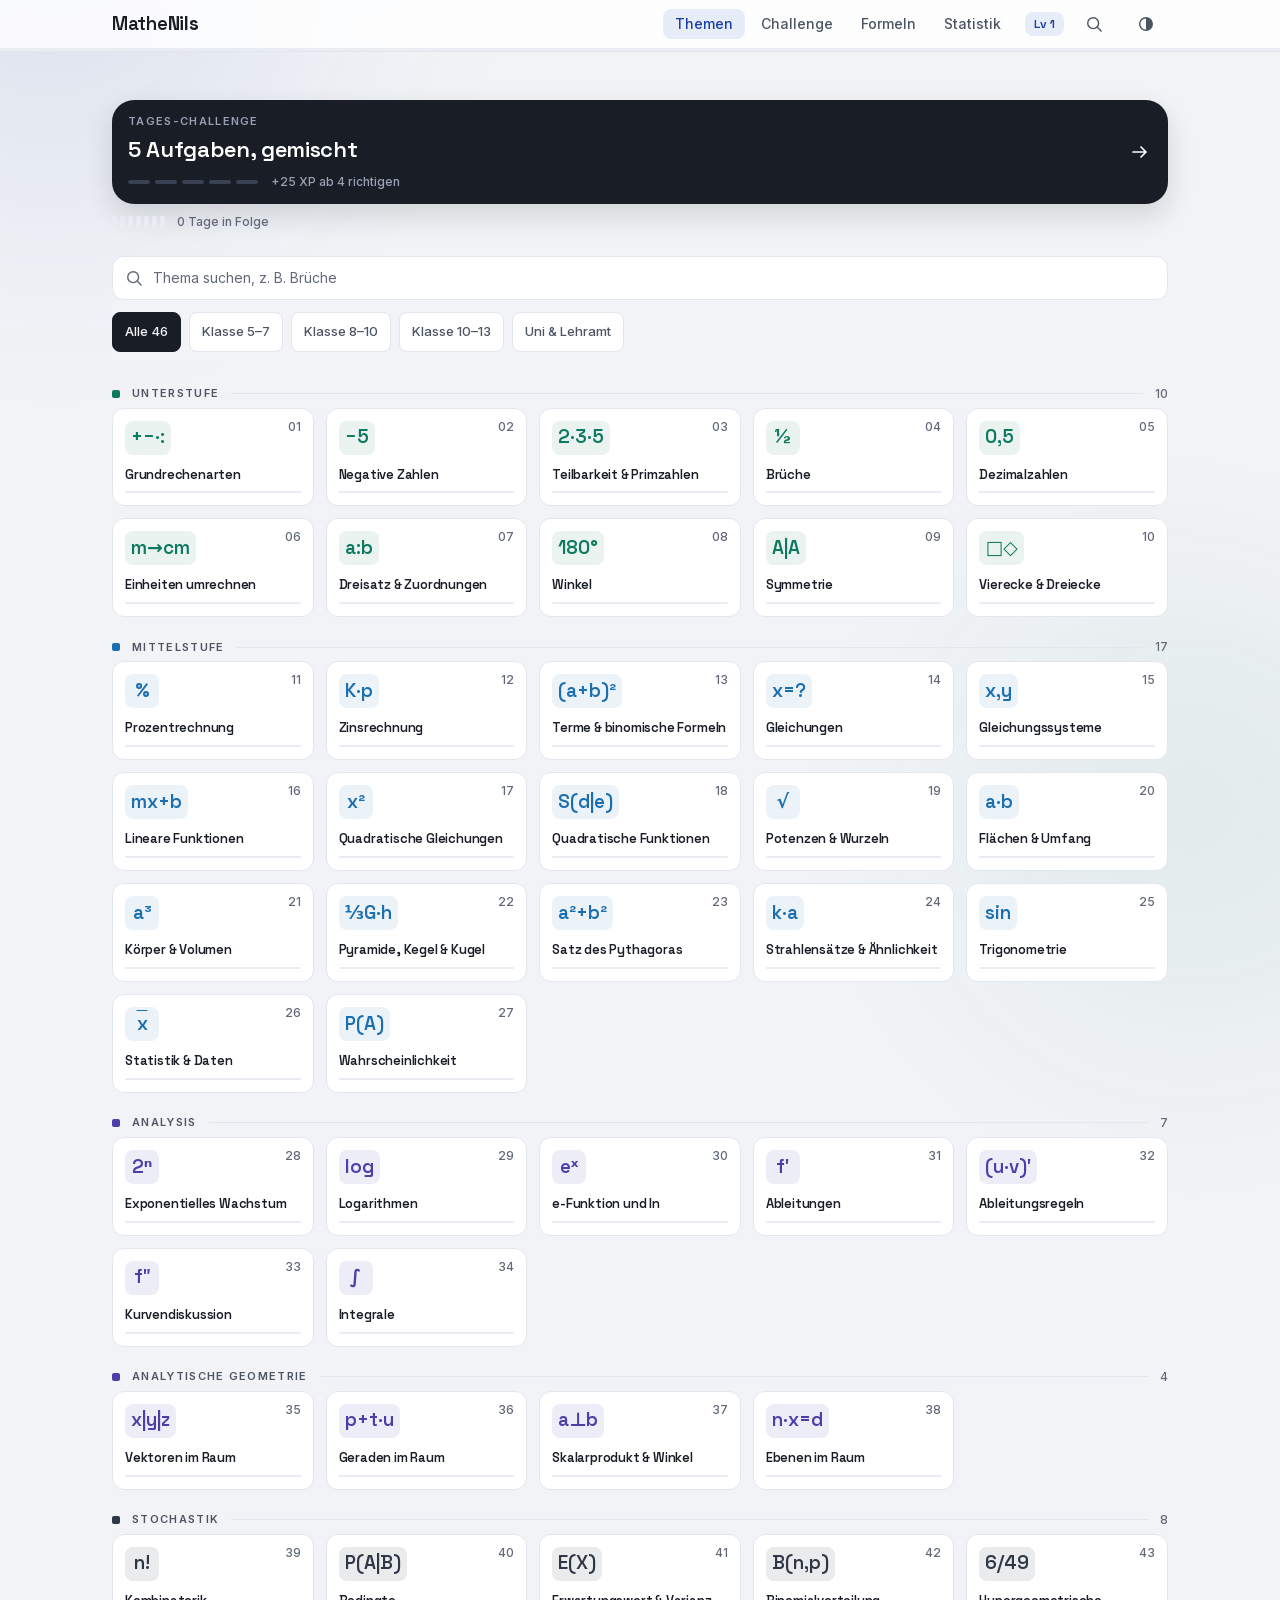
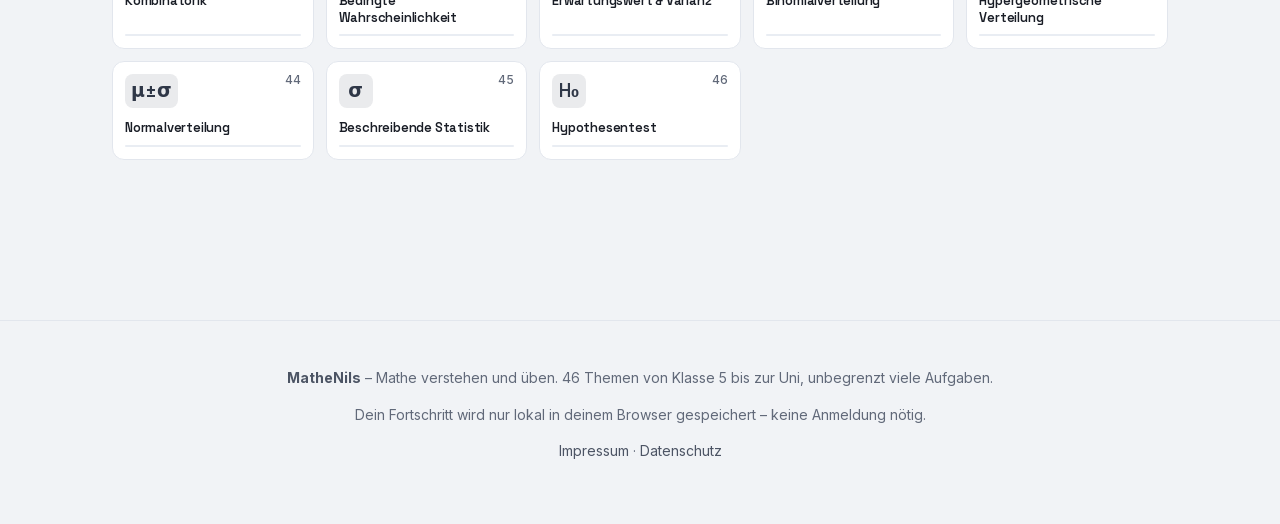
==== index.html @ 5965cda7 "MatheNils veröffentlichen" ====
<!DOCTYPE html>
<html lang="de">
<head>
  <meta charset="UTF-8">
  <meta name="viewport" content="width=device-width, initial-scale=1.0">
  <title>MatheNils – Mathe lernen &amp; üben</title>
  <meta name="description" content="MatheNils: Erklärvideos zu Schul- und Unimathematik – und hier zum Üben. Kostenlos Mathe lernen mit unbegrenzt vielen Aufgaben, 46 Themen von Klasse 5 bis zur Uni.">
  <meta name="theme-color" content="#f1f3f6" media="(prefers-color-scheme: light)">
  <meta name="theme-color" content="#14171d" media="(prefers-color-scheme: dark)">
  <!-- Strichzeichnung statt Emoji: dasselbe Formelzeichen wie im Sprite,
       auf jedem Betriebssystem identisch. Das Blau ist bewusst das des
       YouTube-Kanals und nicht --accent (#1b3fa8): Im Browser steht dieses
       Symbol direkt neben dem Kanal-Tab, dort zählt das Wiedererkennen mehr
       als die Übereinstimmung mit der Seite. Weiß darauf liegt bei 5,5:1. -->
  <link rel="icon" href="data:image/svg+xml,%3Csvg xmlns='http://www.w3.org/2000/svg' viewBox='0 0 32 32'%3E%3Crect width='32' height='32' rx='7' fill='%234a5ae0'/%3E%3Cg fill='none' stroke='%23fff' stroke-width='2.4' stroke-linecap='round'%3E%3Cpath d='M8 12h8M12 8v8'/%3E%3Cpath d='M18 20h6'/%3E%3C/g%3E%3C/svg%3E">
  <!-- Schriften liegen in fonts/ und werden von hier ausgeliefert, nicht von
       Google: Sonst ginge bei jedem Aufruf die IP-Adresse an Google (siehe
       css/schriften.css). font-display: swap – die Seite steht sofort, notfalls
       mit den metrisch angeglichenen Systemschriften aus styles.css. -->
  <link rel="stylesheet" href="css/schriften.css">
  <link rel="stylesheet" href="css/styles.css">
</head>
<body>

  <a class="skip-link" href="#app">Zum Inhalt springen</a>

  <header class="site-header">
    <div class="container header-inner">
      <a class="logo" href="#/">Mathe<strong>Nils</strong></a>

      <!-- Ab 720 px sichtbar; darunter übernimmt die Tab-Leiste am unteren Rand. -->
      <nav class="main-nav" aria-label="Hauptnavigation">
        <a href="#/" data-nav="home">Themen</a>
        <a href="#/challenge" data-nav="challenge">Challenge</a>
        <a href="#/formeln" data-nav="formeln">Formeln</a>
        <a href="#/statistik" data-nav="stats">Statistik</a>
      </nav>

      <div class="header-right">
        <span class="level-badge" title="Dein Level – sammle XP durch richtige Antworten"><span id="levelNum">Lv 1</span></span>
        <button class="icon-btn" id="searchToggle" aria-label="Thema suchen">
          <svg class="icon" aria-hidden="true"><use href="#i-suche"></use></svg></button>
        <button class="icon-btn theme-toggle" id="themeToggle" aria-label="Hell-/Dunkelmodus umschalten">
          <svg class="icon" aria-hidden="true"><use href="#i-theme"></use></svg></button>
      </div>
    </div>
    <!-- XP über die ganze Breite, 3 px hoch. Ersetzt Balken und Textanzeige im Kopf. -->
    <div class="xp-line" role="img"><span id="xpFill" style="width:0%"></span></div>
  </header>

  <!-- Kein aria-live auf dem gesamten Inhalt: Sonst liest ein Screenreader bei
       jedem Seitenwechsel mehrere hundert Wörter am Stück vor und die eigentliche
       Rückmeldung geht darin unter. Kurze Meldungen laufen über #srStatus. -->
  <main id="app" class="container" tabindex="-1">
    <p class="lade-hinweis">MatheNils wird geladen …</p>
  </main>

  <!-- Nur für Screenreader: kurze Ansagen (richtig/falsch, Suchtreffer, Abzeichen) -->
  <div id="srStatus" class="sr-only" role="status" aria-live="polite"></div>

  <footer class="site-footer">
    <div class="container">
      <p><strong>MatheNils</strong> – Mathe verstehen und üben. <span id="themenZahl">46</span>&nbsp;Themen von Klasse 5 bis zur Uni, unbegrenzt viele Aufgaben.</p>
      <p class="footer-note">Dein Fortschritt wird nur lokal in deinem Browser gespeichert – keine Anmeldung nötig.</p>
      <p class="footer-links"><a href="impressum.html">Impressum</a> · <a href="datenschutz.html">Datenschutz</a></p>
    </div>
  </footer>

  <noscript>
    <div class="container noscript-hint">
      <p>Bitte aktiviere JavaScript, um MatheNils zu nutzen.</p>
    </div>
  </noscript>

  <!-- defer: Die Skripte werden parallel geladen, aber weiterhin streng in dieser
       Reihenfolge ausgeführt (util → Themen → Erklärseiten → Register → app).
       Ohne defer blockierten 18 Dateien à 520 KiB den ersten Seitenaufbau. -->
  <!-- Navigation für schmale Geräte: in der Daumenzone statt im Kopf. -->
  <nav class="tabbar" aria-label="Bereiche">
    <a href="#/" data-nav="home"><svg class="icon" aria-hidden="true"><use href="#i-themen"></use></svg>Themen</a>
    <a href="#/challenge" data-nav="challenge"><svg class="icon" aria-hidden="true"><use href="#i-challenge"></use></svg>Challenge</a>
    <a href="#/formeln" data-nav="formeln"><svg class="icon" aria-hidden="true"><use href="#i-formeln"></use></svg>Formeln</a>
    <a href="#/statistik" data-nav="stats"><svg class="icon" aria-hidden="true"><use href="#i-statistik"></use></svg>Statistik</a>
  </nav>

  <!-- Symbolvorrat: 14 Strichzeichen, über currentColor einfärbbar, läuft auch per file://. -->
<svg width="0" height="0" hidden aria-hidden="true">
  <symbol id="i-themen" viewBox="0 0 24 24"><rect x="4" y="4" width="7" height="7" rx="1.5"/><rect x="13" y="4" width="7" height="7" rx="1.5"/><rect x="4" y="13" width="7" height="7" rx="1.5"/><rect x="13" y="13" width="7" height="7" rx="1.5"/></symbol>
  <symbol id="i-challenge" viewBox="0 0 24 24"><circle cx="12" cy="12" r="8"/><circle cx="12" cy="12" r="3.2"/></symbol>
  <symbol id="i-formeln" viewBox="0 0 24 24"><path d="M5 6h14M5 12h10M5 18h6"/></symbol>
  <symbol id="i-statistik" viewBox="0 0 24 24"><path d="M5 19v-8M12 19V5M19 19v-5"/></symbol>
  <symbol id="i-suche" viewBox="0 0 24 24"><circle cx="11" cy="11" r="6.5"/><path d="M16 16l4.5 4.5"/></symbol>
  <symbol id="i-theme" viewBox="0 0 24 24"><circle cx="12" cy="12" r="7.5"/><path d="M12 4.5a7.5 7.5 0 0 1 0 15z" fill="currentColor" stroke="none"/></symbol>
  <symbol id="i-zurueck" viewBox="0 0 24 24"><path d="M14 6l-6 6 6 6"/></symbol>
  <symbol id="i-weiter" viewBox="0 0 24 24"><path d="M5 12h13M13 7l5 5-5 5"/></symbol>
  <symbol id="i-richtig" viewBox="0 0 24 24"><path d="M5 12.5l4.5 4.5L19 7"/></symbol>
  <symbol id="i-falsch" viewBox="0 0 24 24"><path d="M7 7l10 10M17 7L7 17"/></symbol>
  <symbol id="i-tipp" viewBox="0 0 24 24"><circle cx="12" cy="12" r="8"/><path d="M12 16v-4.5M12 8.4v.2"/></symbol>
  <symbol id="i-lernen" viewBox="0 0 24 24"><rect x="4" y="5" width="16" height="14" rx="2"/><path d="M12 5v14"/></symbol>
  <symbol id="i-ueben" viewBox="0 0 24 24"><path d="M6 18l1-4 9-9 3 3-9 9z"/><path d="M14 6l3 3"/></symbol>
  <symbol id="i-abzeichen" viewBox="0 0 24 24"><circle cx="12" cy="10" r="6"/><path d="M9.5 10l1.8 1.8L14.5 8.5"/><path d="M9 16.5V21l3-1.6 3 1.6v-4.5"/></symbol>
</svg>

  <script defer src="js/util.js"></script>
  <script defer src="js/topics.js"></script>
  <script defer src="js/topics-unterstufe.js"></script>
  <script defer src="js/topics-mittelstufe.js"></script>
  <script defer src="js/topics-oberstufe.js"></script>
  <script defer src="js/topics-uni.js"></script>
  <script defer src="js/topics-geometrie.js"></script>
  <script defer src="js/learn-unterstufe.js"></script>
  <script defer src="js/learn-mittelstufe1.js"></script>
  <script defer src="js/learn-mittelstufe2.js"></script>
  <script defer src="js/learn-oberstufe.js"></script>
  <script defer src="js/learn-uni.js"></script>
  <script defer src="js/learn-figures.js"></script>
  <script defer src="js/tipps.js"></script>
  <script defer src="js/sachaufgaben.js"></script>
  <script defer src="js/aufgaben-extra.js"></script>
  <script defer src="js/topics-index.js"></script>
  <script defer src="js/app.js"></script>
</body>
</html>
---- css/schriften.css ----
/* Schriften lokal statt von Google Fonts.

   Vorher lud index.html die Schriften von fonts.googleapis.com – damit ging
   bei jedem Aufruf die IP-Adresse des Besuchers an Google. Das LG München
   (Urteil vom 20.01.2022, 3 O 17493/20) hat das ohne Einwilligung als
   Datenschutzverstoß gewertet. Jetzt liegen Inter und Space Grotesk als
   Dateien in fonts/ (beide unter der SIL Open Font License, siehe
   fonts/LIZENZ.txt). Es sind variable Schriften: Eine Datei je Zeichensatz
   deckt alle Gewichte ab. Mitgeliefert werden nur Latein, erweitertes Latein
   und Griechisch (α, β, σ, μ …) – Kyrillisch und Vietnamesisch braucht die
   Seite nicht. */

/* Inter – greek */
@font-face {
  font-family: 'Inter';
  font-style: normal;
  font-weight: 400;
  font-display: swap;
  src: url(../fonts/inter-greek.woff2) format('woff2');
  unicode-range: U+0370-0377, U+037A-037F, U+0384-038A, U+038C, U+038E-03A1, U+03A3-03FF;
}
/* Inter – latin-ext */
@font-face {
  font-family: 'Inter';
  font-style: normal;
  font-weight: 400;
  font-display: swap;
  src: url(../fonts/inter-latin-ext.woff2) format('woff2');
  unicode-range: U+0100-02BA, U+02BD-02C5, U+02C7-02CC, U+02CE-02D7, U+02DD-02FF, U+0304, U+0308, U+0329, U+1D00-1DBF, U+1E00-1E9F, U+1EF2-1EFF, U+2020, U+20A0-20AB, U+20AD-20C4, U+2113, U+2C60-2C7F, U+A720-A7FF;
}
/* Inter – latin */
@font-face {
  font-family: 'Inter';
  font-style: normal;
  font-weight: 400;
  font-display: swap;
  src: url(../fonts/inter-latin.woff2) format('woff2');
  unicode-range: U+0000-00FF, U+0131, U+0152-0153, U+02BB-02BC, U+02C6, U+02DA, U+02DC, U+0304, U+0308, U+0329, U+2000-206F, U+20AC, U+2122, U+2191, U+2193, U+2212, U+2215, U+FEFF, U+FFFD;
}
/* Inter – greek */
@font-face {
  font-family: 'Inter';
  font-style: normal;
  font-weight: 500;
  font-display: swap;
  src: url(../fonts/inter-greek.woff2) format('woff2');
  unicode-range: U+0370-0377, U+037A-037F, U+0384-038A, U+038C, U+038E-03A1, U+03A3-03FF;
}
/* Inter – latin-ext */
@font-face {
  font-family: 'Inter';
  font-style: normal;
  font-weight: 500;
  font-display: swap;
  src: url(../fonts/inter-latin-ext.woff2) format('woff2');
  unicode-range: U+0100-02BA, U+02BD-02C5, U+02C7-02CC, U+02CE-02D7, U+02DD-02FF, U+0304, U+0308, U+0329, U+1D00-1DBF, U+1E00-1E9F, U+1EF2-1EFF, U+2020, U+20A0-20AB, U+20AD-20C4, U+2113, U+2C60-2C7F, U+A720-A7FF;
}
/* Inter – latin */
@font-face {
  font-family: 'Inter';
  font-style: normal;
  font-weight: 500;
  font-display: swap;
  src: url(../fonts/inter-latin.woff2) format('woff2');
  unicode-range: U+0000-00FF, U+0131, U+0152-0153, U+02BB-02BC, U+02C6, U+02DA, U+02DC, U+0304, U+0308, U+0329, U+2000-206F, U+20AC, U+2122, U+2191, U+2193, U+2212, U+2215, U+FEFF, U+FFFD;
}
/* Inter – greek */
@font-face {
  font-family: 'Inter';
  font-style: normal;
  font-weight: 600;
  font-display: swap;
  src: url(../fonts/inter-greek.woff2) format('woff2');
  unicode-range: U+0370-0377, U+037A-037F, U+0384-038A, U+038C, U+038E-03A1, U+03A3-03FF;
}
/* Inter – latin-ext */
@font-face {
  font-family: 'Inter';
  font-style: normal;
  font-weight: 600;
  font-display: swap;
  src: url(../fonts/inter-latin-ext.woff2) format('woff2');
  unicode-range: U+0100-02BA, U+02BD-02C5, U+02C7-02CC, U+02CE-02D7, U+02DD-02FF, U+0304, U+0308, U+0329, U+1D00-1DBF, U+1E00-1E9F, U+1EF2-1EFF, U+2020, U+20A0-20AB, U+20AD-20C4, U+2113, U+2C60-2C7F, U+A720-A7FF;
}
/* Inter – latin */
@font-face {
  font-family: 'Inter';
  font-style: normal;
  font-weight: 600;
  font-display: swap;
  src: url(../fonts/inter-latin.woff2) format('woff2');
  unicode-range: U+0000-00FF, U+0131, U+0152-0153, U+02BB-02BC, U+02C6, U+02DA, U+02DC, U+0304, U+0308, U+0329, U+2000-206F, U+20AC, U+2122, U+2191, U+2193, U+2212, U+2215, U+FEFF, U+FFFD;
}
/* Inter – greek */
@font-face {
  font-family: 'Inter';
  font-style: normal;
  font-weight: 700;
  font-display: swap;
  src: url(../fonts/inter-greek.woff2) format('woff2');
  unicode-range: U+0370-0377, U+037A-037F, U+0384-038A, U+038C, U+038E-03A1, U+03A3-03FF;
}
/* Inter – latin-ext */
@font-face {
  font-family: 'Inter';
  font-style: normal;
  font-weight: 700;
  font-display: swap;
  src: url(../fonts/inter-latin-ext.woff2) format('woff2');
  unicode-range: U+0100-02BA, U+02BD-02C5, U+02C7-02CC, U+02CE-02D7, U+02DD-02FF, U+0304, U+0308, U+0329, U+1D00-1DBF, U+1E00-1E9F, U+1EF2-1EFF, U+2020, U+20A0-20AB, U+20AD-20C4, U+2113, U+2C60-2C7F, U+A720-A7FF;
}
/* Inter – latin */
@font-face {
  font-family: 'Inter';
  font-style: normal;
  font-weight: 700;
  font-display: swap;
  src: url(../fonts/inter-latin.woff2) format('woff2');
  unicode-range: U+0000-00FF, U+0131, U+0152-0153, U+02BB-02BC, U+02C6, U+02DA, U+02DC, U+0304, U+0308, U+0329, U+2000-206F, U+20AC, U+2122, U+2191, U+2193, U+2212, U+2215, U+FEFF, U+FFFD;
}
/* Inter – greek */
@font-face {
  font-family: 'Inter';
  font-style: normal;
  font-weight: 800;
  font-display: swap;
  src: url(../fonts/inter-greek.woff2) format('woff2');
  unicode-range: U+0370-0377, U+037A-037F, U+0384-038A, U+038C, U+038E-03A1, U+03A3-03FF;
}
/* Inter – latin-ext */
@font-face {
  font-family: 'Inter';
  font-style: normal;
  font-weight: 800;
  font-display: swap;
  src: url(../fonts/inter-latin-ext.woff2) format('woff2');
  unicode-range: U+0100-02BA, U+02BD-02C5, U+02C7-02CC, U+02CE-02D7, U+02DD-02FF, U+0304, U+0308, U+0329, U+1D00-1DBF, U+1E00-1E9F, U+1EF2-1EFF, U+2020, U+20A0-20AB, U+20AD-20C4, U+2113, U+2C60-2C7F, U+A720-A7FF;
}
/* Inter – latin */
@font-face {
  font-family: 'Inter';
  font-style: normal;
  font-weight: 800;
  font-display: swap;
  src: url(../fonts/inter-latin.woff2) format('woff2');
  unicode-range: U+0000-00FF, U+0131, U+0152-0153, U+02BB-02BC, U+02C6, U+02DA, U+02DC, U+0304, U+0308, U+0329, U+2000-206F, U+20AC, U+2122, U+2191, U+2193, U+2212, U+2215, U+FEFF, U+FFFD;
}
/* Space Grotesk – latin-ext */
@font-face {
  font-family: 'Space Grotesk';
  font-style: normal;
  font-weight: 500;
  font-display: swap;
  src: url(../fonts/space-grotesk-latin-ext.woff2) format('woff2');
  unicode-range: U+0100-02BA, U+02BD-02C5, U+02C7-02CC, U+02CE-02D7, U+02DD-02FF, U+0304, U+0308, U+0329, U+1D00-1DBF, U+1E00-1E9F, U+1EF2-1EFF, U+2020, U+20A0-20AB, U+20AD-20C4, U+2113, U+2C60-2C7F, U+A720-A7FF;
}
/* Space Grotesk – latin */
@font-face {
  font-family: 'Space Grotesk';
  font-style: normal;
  font-weight: 500;
  font-display: swap;
  src: url(../fonts/space-grotesk-latin.woff2) format('woff2');
  unicode-range: U+0000-00FF, U+0131, U+0152-0153, U+02BB-02BC, U+02C6, U+02DA, U+02DC, U+0304, U+0308, U+0329, U+2000-206F, U+20AC, U+2122, U+2191, U+2193, U+2212, U+2215, U+FEFF, U+FFFD;
}
/* Space Grotesk – latin-ext */
@font-face {
  font-family: 'Space Grotesk';
  font-style: normal;
  font-weight: 600;
  font-display: swap;
  src: url(../fonts/space-grotesk-latin-ext.woff2) format('woff2');
  unicode-range: U+0100-02BA, U+02BD-02C5, U+02C7-02CC, U+02CE-02D7, U+02DD-02FF, U+0304, U+0308, U+0329, U+1D00-1DBF, U+1E00-1E9F, U+1EF2-1EFF, U+2020, U+20A0-20AB, U+20AD-20C4, U+2113, U+2C60-2C7F, U+A720-A7FF;
}
/* Space Grotesk – latin */
@font-face {
  font-family: 'Space Grotesk';
  font-style: normal;
  font-weight: 600;
  font-display: swap;
  src: url(../fonts/space-grotesk-latin.woff2) format('woff2');
  unicode-range: U+0000-00FF, U+0131, U+0152-0153, U+02BB-02BC, U+02C6, U+02DA, U+02DC, U+0304, U+0308, U+0329, U+2000-206F, U+20AC, U+2122, U+2191, U+2193, U+2212, U+2215, U+FEFF, U+FFFD;
}
/* Space Grotesk – latin-ext */
@font-face {
  font-family: 'Space Grotesk';
  font-style: normal;
  font-weight: 700;
  font-display: swap;
  src: url(../fonts/space-grotesk-latin-ext.woff2) format('woff2');
  unicode-range: U+0100-02BA, U+02BD-02C5, U+02C7-02CC, U+02CE-02D7, U+02DD-02FF, U+0304, U+0308, U+0329, U+1D00-1DBF, U+1E00-1E9F, U+1EF2-1EFF, U+2020, U+20A0-20AB, U+20AD-20C4, U+2113, U+2C60-2C7F, U+A720-A7FF;
}
/* Space Grotesk – latin */
@font-face {
  font-family: 'Space Grotesk';
  font-style: normal;
  font-weight: 700;
  font-display: swap;
  src: url(../fonts/space-grotesk-latin.woff2) format('woff2');
  unicode-range: U+0000-00FF, U+0131, U+0152-0153, U+02BB-02BC, U+02C6, U+02DA, U+02DC, U+0304, U+0308, U+0329, U+2000-206F, U+20AC, U+2122, U+2191, U+2193, U+2212, U+2215, U+FEFF, U+FFFD;
}
---- css/styles.css ----
/* ============================================================
   MatheNils – Stylesheet 3.0
   Redesign „Werkbank“: ein Token-System statt Einzelentscheidungen,
   drei Elevationsstufen mit Bedeutung, Stufenfarben ohne Verlauf.
   Alle Ansichten laufen direkt auf diesen Tokens; eine Brückenschicht auf
   alte Namen gibt es nicht mehr. Reihenfolge der Abschnitte im Inhalt:
   1 Tokens · 1c Grundregeln · 2 Rahmen · 3 Startseite · 7a Themenseite ·
   5 Üben · 6 Global · 7b Statistik/Formeln/Challenge · 4 Erklärseite.
   ============================================================ */

/* ============================================================
   1 · TOKENS
   Alles, was mehr als einmal vorkommt, steht hier – und nur hier.
   Vorher: 46 verschiedene font-size-, 63 padding-Werte, einzeln
   nach Gefühl gesetzt. Wer hier etwas ändert, ändert es überall.
   ============================================================ */

:root {
  /* --- Schrift ------------------------------------------------
     Fallback-Familien siehe Abschnitt 3.4: metrisch angeglichen,
     damit die Seite ohne Google Fonts nicht anders aussieht,
     sondern nur anders gesetzt ist. */
  --font-display: 'Space Grotesk', 'Grotesk Fallback', system-ui, sans-serif;
  --font-text:    'Inter', 'Inter Fallback', system-ui, sans-serif;

  /* --- Schriftgrößen: 10 Stufen ------------------------------
     Unten dicht (Etiketten, Meta), oben weit (Überschriften).
     Ab --fs-500 fluid: die Sprünge, die auf dem Handy zu groß
     wären, wachsen erst mit der Fläche. */
  --fs-50:  0.6875rem;                                  /* 11 – Versalien-Etikett */
  --fs-100: 0.75rem;                                    /* 12 – Meta, Zähler      */
  --fs-200: 0.8125rem;                                  /* 13 – Kartentext, Chip  */
  --fs-300: 0.875rem;                                   /* 14 – Sekundärtext      */
  --fs-400: 1rem;                                       /* 16 – Fließtext         */
  --fs-500: clamp(1.0625rem, 1.02rem + 0.20vw, 1.1875rem);  /* Lead, Kartentitel  */
  --fs-600: clamp(1.1875rem, 1.09rem + 0.40vw, 1.375rem);   /* h3                 */
  --fs-700: clamp(1.375rem,  1.19rem + 0.80vw, 1.75rem);    /* h2, Themenkopf     */
  --fs-800: clamp(1.75rem,   1.45rem + 1.30vw, 2.375rem);   /* h1                 */
  --fs-900: clamp(1.875rem,  1.50rem + 1.60vw, 2.75rem);    /* Aufgabenfrage      */

  --lh-tight: 1.15;   /* Überschriften        */
  --lh-snug:  1.3;    /* Kartentitel, Fragen  */
  --lh-text:  1.6;    /* Fließtext            */
  --track-label: 0.12em;
  --track-tight: -0.015em;

  /* --- Abstände: 4-px-Raster ---------------------------------
     --sp-4 (16px) ist der Standardabstand. Alles darüber ist
     eine bewusste Trennung, alles darunter eine Zusammengehörigkeit. */
  --sp-1: 4px;  --sp-2: 8px;   --sp-3: 12px;  --sp-4: 16px;  --sp-5: 24px;
  --sp-6: 32px; --sp-7: 48px;  --sp-8: 64px;  --sp-9: 96px;
  --gutter: clamp(16px, 4vw, 32px);   /* Seitenrand des .container */
  --measure: 34rem;                   /* Lesespalte: ~66 Zeichen   */

  /* --- Radien: 4 Stufen statt 20/12 für alles ---------------- */
  --r-1: 8px;    /* Chip, Icon-Knopf     */
  --r-2: 12px;   /* Karte, Feld, Button  */
  --r-3: 16px;   /* Flächen-Baustein     */
  --r-4: 22px;   /* Hauptobjekt          */
  --r-pill: 999px;

  /* --- Höhen & Tippziele ------------------------------------- */
  --h-header: 48px;   /* eine Zeile, auch auf 360px (vorher 97px) */
  --h-tabbar: 56px;
  --tap: 44px;        /* Projektvorgabe war 32 – 44 ist die bessere Grenze */

  /* --- Flächen & Text ---------------------------------------- */
  --bg:         #f1f3f6;
  --surface:    #ffffff;
  --surface-2:  #e9edf3;   /* eingesenkt: Fortschrittsspur, Formelfläche */
  --line:       #e2e6ed;
  --line-strong:#cfd6e2;
  --ink:        #191d26;   /* 15,2:1 auf --bg */
  --ink-2:      #4c5464;   /*  6,8:1 – Fließtext sekundär */
  /* 4,7:1 auf --bg, aber nur 4,42:1 auf --surface-2 – und dort steht die
     Bildunterschrift jeder Figur und der Trennpunkt der Formelkarten. Der Wert
     war gegen den Seitengrund gerechnet, nicht gegen die dunkelste Fläche, auf
     der er vorkommt. #616979 trägt auf allen dreien: 4,96 / 5,52 / 4,70. */
  --ink-3:      #616979;   /*  nur Meta, Zähler, Platzhalter */

  /* --- Akzent -------------------------------------------------
     Ein einziger Akzent (Tinte). Die Stufenfarben sind keine
     Akzente, sondern Orientierung – sie färben nie einen Knopf. */
  --accent:      #1b3fa8;  /* 9,0:1 auf Weiß  */
  --accent-soft: #e7ecf9;
  --on-accent:   #ffffff;

  /* --- Klassenstufen: Sättigung sinkt, Ton wird kühler -------- */
  --stufe-unter:  #0d7a5f;
  --stufe-mittel: #1b6fb0;
  --stufe-ober:   #4b3fa8;
  --stufe-uni:    #2f3747;

  /* --- Rückmeldung: Fläche und Schrift getrennt ---------------
     Die -ink-Trennung aus dem Bestand bleibt: Flächenfarben
     tragen als Schriftfarbe zu wenig Kontrast. */
  --ok:      #16a34a;  --ok-ink:  #146c34;  --ok-soft:  #e7f6ec;
  /* Lesbar AUF der vollen Signalfarbe. Der Kennbuchstabe der richtigen Option
     stand als --surface (weiß) auf --ok und kam damit auf 3,30:1 – genau die
     Falle, die für Themenzeichen und Rückmeldetext längst vermerkt ist. Hell
     braucht dunkle Schrift (5,12:1), dunkel die helle Fläche (9,58:1). */
  --on-ok:   var(--ink);
  --err:     #dc2626;  --err-ink: #b3261d;  --err-soft: #fdeeee;

  /* --- Elevation: drei Stufen, jede mit Bedeutung -------------
     0 = Grundfläche: Raster, Listen, Themenkarten. Nur Linie.
     1 = angehoben:   Kopfzeile beim Scrollen, Tab-Leiste.
     2 = schwebt:     Toast, Level-Aufstieg, Dialog.
     Vorher trugen 9 Elemente denselben Schatten – deshalb sah
     alles gleich wichtig aus. */
  --e-1: 0 1px 2px rgba(20, 25, 38, .06), 0 1px 0 var(--line);
  --e-2: 0 12px 28px rgba(20, 25, 38, .14);

  /* --- Bewegung ----------------------------------------------- */
  --dur-1: .12s;  /* Zustandswechsel (hover, active) */
  --dur-2: .22s;  /* Ein-/Ausblenden                 */
  --ease: cubic-bezier(.2, .7, .3, 1);

  --mesh-1: rgba(27, 63, 168, .10);
  --mesh-2: rgba(13, 122, 95, .08);
}

html[data-theme="dark"] {
  --bg:         #14171d;
  --surface:    #1a1e26;
  --surface-2:  #222833;
  --line:       #262c37;
  --line-strong:#333b49;
  --ink:        #e8eaef;
  --ink-2:      #b6bdcb;   /*  9,4:1 */
  --ink-3:      #9aa3b5;   /*  7,1:1 */

  --accent:      #7aa2ff;  /* 7,1:1 auf --bg */
  --accent-soft: #1e2740;
  --on-accent:   #111726;  /* 7,1:1 auf --accent */

  --stufe-unter:  #3fbf9a;
  --stufe-mittel: #6aa9e8;
  --stufe-ober:   #9a92ff;
  --stufe-uni:    #b9c2d4;

  --ok:  #4ade80;  --ok-ink:  #4ade80;  --ok-soft:  #10301d;
  --on-ok: var(--surface);
  --err: #f87171;  --err-ink: #f87171;  --err-soft: #3a161c;

  --e-1: 0 1px 2px rgba(0, 0, 0, .5), 0 1px 0 var(--line);
  --e-2: 0 14px 34px rgba(0, 0, 0, .55);

  --mesh-1: rgba(122, 162, 255, .12);
  --mesh-2: rgba(63, 191, 154, .08);
}

/* Eine Variable pro Gruppe statt vier Sonderregeln je Bauteil.
   .g-unter … .g-uni stehen bereits an Karten, Köpfen und SVGs –
   ab hier reicht überall var(--stufe). */
.g-unter  { --stufe: var(--stufe-unter);  }
.g-mittel { --stufe: var(--stufe-mittel); }
.g-ober   { --stufe: var(--stufe-ober);   }
.g-uni    { --stufe: var(--stufe-uni);    }
/* 9 % statt 12 %: Bei 12 % lag die Stufenfarbe auf ihrer eigenen Tönung für
   Unter- und Mittelstufe bei exakt 4,50:1 – bestanden, aber ohne jeden
   Spielraum. Mit 9 % sind es 4,9:1. */
[class*="g-"] { --stufe-soft: color-mix(in oklab, var(--stufe) 9%, var(--surface)); }

/* --- Gestalteter Fallback -----------------------------------
   Ohne Netz übernimmt die Systemschrift – metrisch so
   angeglichen, dass Zeilenumbrüche und Höhen gleich bleiben und
   beim späteren Eintreffen der Webfont nichts springt. */
@font-face {
  font-family: 'Inter Fallback';
  src: local('Segoe UI'), local('Helvetica Neue'), local('Arial');
  size-adjust: 107%; ascent-override: 90%; descent-override: 22%; line-gap-override: 0%;
}
@font-face {
  font-family: 'Grotesk Fallback';
  src: local('Segoe UI Semibold'), local('Helvetica Neue'), local('Arial');
  size-adjust: 103%; ascent-override: 95%; descent-override: 24%; line-gap-override: 0%;
}

/* ============================================================
   1c · GRUNDREGELN
   ============================================================ */

/* Das hidden-Attribut muss jede display-Regel schlagen. Ohne diese Zeile
   blieben Themenkarten sichtbar, obwohl die Suche sie ausgeblendet hat:
   .topic-card { display: block } gewinnt sonst gegen die Vorgabe des
   Browsers für [hidden]. */
[hidden] { display: none !important; }

h1, h2, h3, .logo, .value {
  font-family: var(--font-display);
  letter-spacing: var(--track-tight);
}

main.container { flex: 1; padding-top: var(--sp-5); padding-bottom: var(--sp-8); }
a { color: var(--accent); }
button { font-family: inherit; }
:focus-visible { outline: 2px solid var(--accent); outline-offset: 2px; border-radius: 4px; }
::selection { background: var(--accent-soft); }

/* Der Mesh-Hintergrund driftet weiter – die Keyframes bleiben. */
@keyframes drift-a { from { transform: translate(0, 0) scale(1); }    to { transform: translate(9vmax, 6vmax) scale(1.12); } }
@keyframes drift-b { from { transform: translate(0, 0) scale(1.08); } to { transform: translate(-8vmax, -7vmax) scale(1); } }

/* ============================================================
   2 · RAHMEN
   ============================================================ */
* { box-sizing: border-box; }
html { scroll-behavior: smooth; }

body {
  margin: 0;
  font: var(--fs-400)/var(--lh-text) var(--font-text);
  font-variant-numeric: tabular-nums;
  background: var(--bg);
  color: var(--ink);
  min-height: 100dvh;
  display: flex; flex-direction: column;
  overflow-x: hidden;
  /* Platz für die Tab-Leiste, nur solange es sie gibt */
  padding-bottom: calc(var(--h-tabbar) + env(safe-area-inset-bottom));
}
@media (min-width: 720px) { body { padding-bottom: 0; } }

.container { width: min(1120px, 100%); margin-inline: auto; padding-inline: var(--gutter); }

/* Mesh-Hintergrund bleibt – aber nur auf der Startseite.
   body[data-view] setzt render() (siehe 05.3). */
body::before, body::after {
  content: ""; position: fixed; z-index: -1;
  width: 52vmax; height: 52vmax; border-radius: 50%;
  filter: blur(70px); pointer-events: none;
  opacity: 0; transition: opacity .4s var(--ease);
}
body[data-view="home"]::before, body[data-view="home"]::after { opacity: 1; }
body::before { top: -20vmax; left: -12vmax;
  background: radial-gradient(circle at 30% 30%, var(--mesh-1), transparent 62%);
  animation: drift-a 30s ease-in-out infinite alternate; }
body::after { bottom: -24vmax; right: -14vmax;
  background: radial-gradient(circle at 60% 40%, var(--mesh-2), transparent 60%);
  animation: drift-b 36s ease-in-out infinite alternate; }

/* --- Kopfzeile: eine Zeile, 48px, auf jeder Breite ---------- */
.site-header {
  position: sticky; top: 0; z-index: 30;
  background: color-mix(in oklab, var(--surface) 84%, transparent);
  backdrop-filter: blur(12px);
  border-bottom: 1px solid var(--line);
}
.header-inner { height: var(--h-header); display: flex; align-items: center; gap: var(--sp-3); }
.logo { margin-right: auto; text-decoration: none; color: var(--ink);
  font: 600 var(--fs-500)/1 var(--font-display); letter-spacing: var(--track-tight);
  /* Über die volle Kopfzeilenhöhe: Als reiner Text war der Link zur Startseite
     nur 17 px hoch und damit kaum zu treffen. */
  display: flex; align-items: center; align-self: stretch; }
.logo strong { font-weight: 700; }

.main-nav { display: none; gap: var(--sp-1); }
@media (min-width: 720px) { .main-nav { display: flex; } }
.main-nav a { padding: 8px 12px; border-radius: var(--r-1); text-decoration: none;
  font: 500 var(--fs-300)/1 var(--font-text); color: var(--ink-2); }
.main-nav a:hover { background: var(--surface-2); color: var(--ink); }
.main-nav a[aria-current="page"] { background: var(--accent-soft); color: var(--accent); }

.header-right { display: flex; align-items: center; gap: var(--sp-2); }
.level-badge { display: flex; align-items: center; padding: 6px 9px; border-radius: var(--r-1);
  background: var(--accent-soft); color: var(--accent);
  font: 600 var(--fs-100)/1 var(--font-display); }
/* XP-Balken und XP-Text sind jetzt die Linie unter der Kopfzeile */

/* Strichsymbole aus dem Sprite in index.html. Ohne feste Maße würde ein
   inline-SVG in Standardgröße (300x150) einrasten. */
.icon { width: 20px; height: 20px; flex: none;
  fill: none; stroke: currentColor; stroke-width: 1.7;
  stroke-linecap: round; stroke-linejoin: round; }
.icon-lg { width: 24px; height: 24px; }

.icon-btn, .theme-toggle {
  width: var(--tap); height: var(--tap); display: grid; place-items: center;
  border: 0; background: none; border-radius: var(--r-1); color: var(--ink-2); cursor: pointer;
}
.icon-btn:hover, .theme-toggle:hover { background: var(--surface-2); color: var(--ink); }

.xp-line { height: 3px; background: var(--surface-2); }
.xp-line > span { display: block; height: 100%; background: var(--accent);
  transition: width .5s var(--ease); }

/* --- Tab-Leiste unten (nur < 720px) ------------------------- */
.tabbar {
  position: fixed; left: 0; right: 0; bottom: 0; z-index: 30; display: flex;
  height: calc(var(--h-tabbar) + env(safe-area-inset-bottom));
  padding-bottom: env(safe-area-inset-bottom);
  background: var(--surface); border-top: 1px solid var(--line);
  /* Bewusst ohne transition: Der Ortswechsel läuft bereits über eine View
     Transition, die die ganze Seite als Momentaufnahme ersetzt. Ein
     gleichzeitiger CSS-Übergang auf diesem fest positionierten Element
     bleibt darin bei Zeit 0 stehen – die Leiste würde nie verschwinden. */
}
@media (min-width: 720px) { .tabbar { display: none; } }
.tabbar a { flex: 1; display: flex; flex-direction: column; align-items: center;
  justify-content: center; gap: 4px; text-decoration: none;
  font: 500 var(--fs-100)/1 var(--font-text); color: var(--ink-3); }
.tabbar a[aria-current="page"] { color: var(--accent); font-weight: 600; }

/* Üben ist Vollbild: die Leiste fährt weg, der Platz auch. */
/* visibility statt nur transform: Sonst bleiben die vier Links in der
   Tabreihenfolge, obwohl sie unter dem Bildschirmrand liegen. */
body[data-view="ueben"] .tabbar { transform: translateY(100%); visibility: hidden; }
body[data-view="ueben"] { padding-bottom: 0; }
body[data-view="ueben"] .site-footer { display: none; }

.skip-link { position: absolute; left: var(--sp-3); top: -60px; z-index: 40;
  display: grid; place-items: center; min-height: var(--tap);
  padding: 10px var(--sp-4); border-radius: var(--r-1);
  background: var(--accent); color: var(--on-accent);
  font: 600 var(--fs-300)/1 var(--font-text); text-decoration: none; }
.skip-link:focus { top: var(--sp-2); }

.site-footer { margin-top: var(--sp-9); padding: var(--sp-6) 0 var(--sp-7);
  border-top: 1px solid var(--line); color: var(--ink-3); font-size: var(--fs-300); }
.site-footer strong { color: var(--ink-2); }

/* ---------- Einblend-Animationen ---------- */

@keyframes fadeUp {
  from { opacity: 0; transform: translateY(14px); }
  to { opacity: 1; transform: translateY(0); }
}

.section-title, .topic-group, .stat-tiles, .stat-rows, .breadcrumb,
.topic-head, .tabs, #tabContent, .danger-zone, .empty-hint {
  animation: fadeUp 0.55s cubic-bezier(0.16, 1, 0.3, 1) backwards;
}
.topic-card, .stat-tile, .stat-row {
  animation: fadeUp 0.55s cubic-bezier(0.16, 1, 0.3, 1) backwards;
  animation-delay: calc(var(--i, 0) * 45ms);
}


/* ============================================================
   3 · STARTSEITE
   Ersetzt .hero, .hero-main, .hero-side, .hero-card, .float-syms.
   ============================================================ */

/* Hauptobjekt. Das einzige Element der Startseite mit --e-2. */
.challenge-band {
  --band-ink: #ffffff; --band-ink-2: #9aa3b5;   /* eigene Töne: 6,7:1 auf --ink */
  display: flex; align-items: center; gap: var(--sp-4);
  margin-top: var(--sp-5); padding: var(--sp-4);
  border-radius: var(--r-4); background: var(--ink); color: var(--band-ink);
  text-decoration: none; box-shadow: var(--e-2);
}
html[data-theme="dark"] .challenge-band { background: var(--surface-2); }
.challenge-band .ch-label { font: 600 var(--fs-50)/1 var(--font-text);
  letter-spacing: var(--track-label); text-transform: uppercase; color: var(--band-ink-2); }
.challenge-band h2 { margin: var(--sp-2) 0 var(--sp-3);
  font: 600 var(--fs-600)/var(--lh-snug) var(--font-display); }
.ch-dots { display: flex; gap: 5px; align-items: center; }
.ch-dot { width: 22px; height: 4px; border-radius: 2px; background: #3a4152; }
/* Weiß auf dem dunklen Band. --accent lag dort bei 1,13:1 gegen den
   leeren Punkt und war im hellen Modus praktisch nicht zu sehen. */
.ch-dot.done { background: var(--band-ink); }
.ch-dot.miss { background: var(--err); opacity: .55; }
.ch-meta { margin-left: var(--sp-2); font: 500 var(--fs-100)/1 var(--font-text); color: var(--band-ink-2); }

/* Serie: sieben Kästchen statt 🔥. Zeigt zusätzlich, welche Tage fehlen. */
.serie-zeile { display: flex; align-items: center; gap: var(--sp-3); padding: var(--sp-3) 0; }
.serie-punkte { display: flex; gap: 3px; align-items: center; }
.serie-punkte i { width: 5px; height: 12px; border-radius: 2px; background: var(--surface-2); }
.serie-punkte i.an { background: var(--stufe-unter); }
.serie-text { font: 500 var(--fs-100)/1 var(--font-text); color: var(--ink-3); }

/* Fortsetzen-Zeile: eine Zeile, keine Karte. */
.weiter-zeile { display: flex; align-items: center; gap: var(--sp-3);
  padding: var(--sp-3) 0; margin-top: var(--sp-2);
  border-bottom: 1px solid var(--line); text-decoration: none; color: var(--ink); }
.weiter-zeile .titel { flex: 1; font: 600 var(--fs-300)/var(--lh-snug) var(--font-display); }
.weiter-zeile .meta { display: block; font: 400 var(--fs-100)/1.3 var(--font-text); color: var(--ink-3); }

/* Suche */
.search-row { position: relative; margin-top: var(--sp-4); }
.search-row .icon { position: absolute; left: 12px; top: 50%; translate: 0 -50%; color: var(--ink-3); }
.search-input { width: 100%; min-height: var(--tap); padding: 0 var(--sp-3) 0 40px;
  border: 1px solid var(--line); border-radius: var(--r-2);
  background: var(--surface); color: var(--ink);
  font: 400 var(--fs-300)/1 var(--font-text); }
.search-input::placeholder { color: var(--ink-3); }
.search-input:focus-visible { border-color: var(--accent); }
.such-leer { margin: var(--sp-3) 0 0; color: var(--ink-2); font-size: var(--fs-300); }

/* Stufenfilter: bleibt unter der Kopfzeile stehen. */
.stufen-filter { position: sticky; top: calc(var(--h-header) + 3px); z-index: 12;
  display: flex; gap: var(--sp-2); overflow-x: auto; scrollbar-width: none;
  padding: var(--sp-3) 0; background: var(--bg); }
.stufen-filter button { flex: none; min-height: 40px; padding: 0 12px;
  border: 1px solid var(--line); border-radius: var(--r-1); background: var(--surface);
  font: 500 var(--fs-200)/1 var(--font-text); color: var(--ink-2); cursor: pointer; }
.stufen-filter button[aria-pressed="true"] { background: var(--ink); border-color: var(--ink); color: var(--bg); }

/* Gruppen */
.topic-group { margin-top: var(--sp-5); }
.group-head { display: flex; align-items: center; gap: var(--sp-3); padding-bottom: var(--sp-2); }
.group-head::before { content: ""; width: 8px; height: 8px; border-radius: 2px; background: var(--stufe); }
.group-head h2 { margin: 0; font: 600 var(--fs-50)/1 var(--font-text);
  letter-spacing: var(--track-label); text-transform: uppercase; color: var(--ink-2); }
.group-head .rule { flex: 1; height: 1px; background: var(--line); }
.group-count { font: 500 var(--fs-100)/1 var(--font-text); color: var(--ink-3); }

/* Raster: 2 Spalten ab 360px, 3–5 ab 720px. */
.topic-grid { display: grid; gap: var(--sp-2);
  grid-template-columns: repeat(auto-fill, minmax(148px, 1fr)); }
@media (min-width: 720px) { .topic-grid { gap: var(--sp-3);
  grid-template-columns: repeat(auto-fill, minmax(196px, 1fr)); } }

.topic-card {
  /* Spalte statt Block: Das Raster streckt alle Karten einer Zeile auf dieselbe
     Höhe, der Inhalt wuchs aber von oben. Sobald ein Titel umbrach, saß der
     Fortschrittsstrich 17 px tiefer als der seiner Nachbarn – bei vier Karten
     nebeneinander die auffälligste Linie im Raster. Jetzt trägt sie der Fuß. */
  display: flex; flex-direction: column;
  padding: var(--sp-3); text-decoration: none; color: var(--ink);
  background: var(--surface); border: 1px solid var(--line); border-radius: var(--r-2);
  box-shadow: none;   /* Grundfläche – Karten heben nicht mehr ab */
  transition: border-color var(--dur-1) var(--ease), translate var(--dur-1) var(--ease);
}
.topic-card:hover { border-color: var(--stufe); translate: 0 -1px; }
.topic-card .kopf { display: flex; align-items: flex-start; justify-content: space-between; }
.topic-num { font: 500 var(--fs-100)/1 var(--font-text); color: var(--ink-3); }
.topic-card h3 { margin: var(--sp-3) 0 var(--sp-2); text-wrap: balance;
  font: 600 var(--fs-200)/var(--lh-snug) var(--font-display); }

/* Zeichenkachel: das Thema als mathematisches Symbol, siehe 06. */
.topic-icon-tile {
  display: inline-flex; align-items: center; justify-content: center;
  min-width: 34px; height: 34px; padding-inline: 6px; border-radius: var(--r-1);
  background: var(--stufe-soft); color: var(--stufe);
  font: 600 var(--fs-500)/1 var(--font-display);
}
.topic-icon-tile.mini { min-width: 26px; height: 26px; font-size: var(--fs-200); }

.topic-card .progressbar { margin-top: auto; }
.progressbar { height: 2px; border-radius: 2px; background: var(--surface-2); overflow: hidden; }
.progressbar > span { display: block; height: 100%; background: var(--stufe);
  transition: width .4s var(--ease); }

/* Empfehlung: Randnotiz statt Banner. */
.reco-zeile { display: flex; flex-wrap: wrap; gap: var(--sp-3); align-items: center;
  margin-top: var(--sp-5); padding-left: var(--sp-4); border-left: 2px solid var(--accent); }
.reco-banner { display: flex; align-items: center; gap: var(--sp-3);
  text-decoration: none; color: var(--ink); font-size: var(--fs-300); }

/* ============================================================
   7a · THEMENSEITE
   Kopf und Reiter folgen den Tokens: Linie statt Verlauf,
   Segmentleiste wie im Übungsteil.
   ============================================================ */

.breadcrumb { margin-bottom: var(--sp-4); }
.breadcrumb a { display: inline-flex; align-items: center; gap: var(--sp-2);
  min-height: var(--tap); text-decoration: none;
  font: 500 var(--fs-300)/1 var(--font-text); color: var(--ink-2); }
.breadcrumb a:hover { color: var(--accent); }

.topic-head { display: flex; align-items: flex-start; gap: var(--sp-4);
  margin-bottom: var(--sp-5); flex-wrap: wrap; }
.topic-head .topic-icon-tile { min-width: 52px; height: 52px; border-radius: var(--r-2);
  font-size: var(--fs-600); }
.topic-head h1 { margin: 0; text-wrap: balance;
  font: 600 var(--fs-800)/var(--lh-tight) var(--font-display); letter-spacing: var(--track-tight); }
.topic-head .tagline { margin: var(--sp-1) 0 0; color: var(--ink-2); font-size: var(--fs-300); }
.topic-head .head-right { margin-left: auto; text-align: right; }
/* Feste Grundbreite für Titel und Unterzeile: Vorher entschied die Textlänge,
   ob Sterne und Klasse neben dem Titel standen oder in eine eigene Zeile
   rutschten (und auf dem Handy, ob der Titel neben oder unter die Kachel
   fiel) – derselbe Kopf sah je Thema anders aus. */
.topic-head .head-titel { flex: 1 1 12rem; }
/* Ohne min-width: 0 – sonst schrumpft der Block unter sein längstes Wort und
   „Wahrscheinlichkeit" ragte auf 320 px 14 px aus dem Fenster. So rutscht er
   dort als Ganzes unter die Kachel. */
.topic-head .stars { gap: 4px; }
.topic-head .stars i { width: 10px; height: 10px; }
.topic-head .klasse-badge { display: block; margin-top: var(--sp-2);
  font: 500 var(--fs-100)/1 var(--font-text); color: var(--ink-3); }

/* Segmentleiste – dieselbe Bauform wie die Stufenwahl im Übungsteil. */
.tabs { display: inline-flex; gap: 2px; padding: 3px; margin-bottom: var(--sp-5);
  background: var(--surface-2); border-radius: var(--r-1); }
.tab-btn { display: inline-flex; align-items: center; gap: var(--sp-2);
  min-height: 40px; padding: 0 var(--sp-4); border: 0; border-radius: 6px;
  background: none; color: var(--ink-2); cursor: pointer;
  font: 500 var(--fs-300)/1 var(--font-text); }
.tab-btn:hover { color: var(--ink); }
.tab-btn.active { background: var(--surface); color: var(--ink); font-weight: 600; box-shadow: var(--e-1); }

/* ============================================================
   5 · ÜBEN
   ============================================================ */
.practice-bar { display: flex; flex-wrap: wrap; gap: var(--sp-3);
  align-items: center; justify-content: space-between; margin-bottom: var(--sp-4); }
.diff-chips { display: flex; gap: 2px; padding: 3px; background: var(--surface-2); border-radius: var(--r-1); }
/* Der Entwurf nennt hier 32 px, sein eigener Prüfpunkt für diesen Schritt
   verlangt aber 44 px. Mit Maus sind 40 px der Kompromiss – bequem zu treffen
   und kompakt genug für eine Segmentleiste. Am Finger gilt die volle Vorgabe,
   siehe die Regel für (pointer: coarse) weiter unten. */
.chip { min-height: 40px; padding: 0 14px; border: 0; border-radius: 6px; background: none;
  color: var(--ink-2); font: 500 var(--fs-200)/1 var(--font-text); cursor: pointer; }
.chip.active { background: var(--surface); color: var(--ink); font-weight: 600; box-shadow: var(--e-1); }
.chip .dot { display: none; }   /* die Stufe steht im Wort */

/* Sitzungsverlauf: ein Strich je Aufgabe statt ✔/✘-Zählern. */
.session-stats { display: flex; gap: 4px; align-items: center; flex: 1; }
.session-stats i { flex: 1; min-width: 6px; max-width: 34px; height: 3px;
  border-radius: 2px; background: var(--surface-2); }
.session-stats i.ok { background: var(--ok); }
/* Höher als die anderen: Richtig und falsch dürfen sich nicht nur in der
   Farbe unterscheiden. */
.session-stats i.err { background: var(--err); height: 7px; }
.session-stats .serie { margin-left: var(--sp-2); font: 500 var(--fs-100)/1 var(--font-text); color: var(--ink-3); }

/* Die Aufgabe IST die Seite: keine Karte mehr. */
.task-card { max-width: var(--measure); margin-inline: auto; padding: 0;
  background: none; border: 0; box-shadow: none;
  min-height: calc(100dvh - var(--h-header) - 140px);
  display: flex; flex-direction: column; }
.task-label { font: 600 var(--fs-50)/1 var(--font-text);
  letter-spacing: var(--track-label); text-transform: uppercase; color: var(--ink-3); }
.task-question { margin: var(--sp-4) 0 var(--sp-6); text-wrap: pretty;
  font: 600 var(--fs-900)/var(--lh-snug) var(--font-display); letter-spacing: var(--track-tight); }

.answer-form { display: flex; flex-direction: column; gap: var(--sp-4); }
.answer-input { width: 100%; min-height: 56px; padding: 0 2px;
  border: 0; border-bottom: 2px solid var(--line-strong); border-radius: 0; background: none;
  color: var(--ink); font: 500 var(--fs-700)/1.2 var(--font-display); }
.answer-input::placeholder { color: var(--ink-3); font-weight: 400; }
.answer-input:focus { outline: none; border-bottom-color: var(--accent); }

.choice-grid { display: grid; grid-template-columns: 1fr; gap: var(--sp-2); }
@media (min-width: 520px) { .choice-grid { grid-template-columns: 1fr 1fr; } }
.choice-btn { display: flex; align-items: center; gap: var(--sp-3);
  min-height: 56px; padding: var(--sp-3); text-align: left; cursor: pointer;
  background: var(--surface); border: 1px solid var(--line); border-radius: var(--r-2);
  color: var(--ink); font: 500 var(--fs-500)/1.2 var(--font-display); }
.choice-btn:hover:not(:disabled) { border-color: var(--accent); }
/* Deaktiviert heißt „nicht mehr anklickbar“, nicht „nicht mehr lesbar“:
   Nach der Antwort lag der Text der richtigen Lösung bei 2,0:1. */
.choice-btn:disabled { opacity: 1; color: var(--ink-2); cursor: default; }
.choice-btn:disabled.is-correct { color: var(--ok-ink); border-color: var(--ok); background: var(--ok-soft); }
.choice-btn:disabled.is-wrong { color: var(--err-ink); border-color: var(--err); background: var(--err-soft); }
.choice-key { flex: none; width: 24px; height: 24px; display: grid; place-items: center;
  border-radius: 6px; background: var(--surface-2); color: var(--ink-2);
  font: 600 var(--fs-100)/1 var(--font-display); }
.choice-btn.is-correct { border-color: var(--ok); background: var(--ok-soft); color: var(--ok-ink); }
.choice-btn.is-correct .choice-key { background: var(--ok); color: var(--on-ok); }
.choice-btn.is-wrong { border-color: var(--err); background: var(--err-soft); color: var(--err-ink); }

/* Tipp und Rückmeldung: dasselbe Randnotiz-Muster wie im Lernteil. */
.tipp-zone { margin-top: var(--sp-5); }
.tipp-btn { min-height: var(--tap); padding: 0 var(--sp-3) 0 0; border: 0; background: none;
  color: var(--ink-2); font: 500 var(--fs-300)/1 var(--font-text); cursor: pointer;
  display: inline-flex; align-items: center; gap: var(--sp-2); }
.tipp-text { margin: var(--sp-2) 0 0; padding-left: var(--sp-4);
  border-left: 2px solid var(--accent); color: var(--ink-2); font-size: var(--fs-300); }

.feedback { --notiz: var(--ok-ink); margin: var(--sp-5) 0 0;
  padding: 2px 0 2px var(--sp-4); border-left: 2px solid var(--notiz); }
.fb-head { font: 600 var(--fs-50)/1 var(--font-text);
  letter-spacing: var(--track-label); text-transform: uppercase; color: var(--notiz);
  display: flex; align-items: center; gap: var(--sp-2); }
.fb-solution { margin: var(--sp-3) 0 0; color: var(--ink-2); font-size: var(--fs-300); }

/* Aktionszeile sitzt am unteren Rand der Aufgabe – der Daumen findet sie dort.
   Bewusst NICHT sticky: Auf niedrigen Fenstern zog das die Zeile nach oben und
   legte sie über den Tipp-Knopf. „Prüfen“ steht ohnehin direkt unter dem Feld. */
.next-row, .skip-row { margin-top: auto; padding-top: var(--sp-5);
  display: flex; gap: var(--sp-2); }
.next-row .btn { flex: 1; }
.skip-btn { min-height: var(--tap); padding: 0 var(--sp-4); border: 1px solid var(--line-strong);
  border-radius: var(--r-2); background: var(--surface); color: var(--ink-2);
  font: 500 var(--fs-300)/1 var(--font-text); cursor: pointer; }

/* --- Teile, die der Entwurf nicht nennt, das Markup aber erzeugt --------- */
/* Lange Sachaufgaben (über ~110 Zeichen, siehe frageKlasse in app.js) zwei
   Stufen kleiner: In --fs-900 wurden daraus sieben Zeilen à 40 px. */
.task-question.lang { font-size: var(--fs-700); letter-spacing: 0; line-height: var(--lh-snug); }
.task-question .hint { display: block; margin-top: var(--sp-3);
  font: 400 var(--fs-200)/1.4 var(--font-text); color: var(--ink-3);
  letter-spacing: 0; text-transform: none; }
/* Zweite Chance: bewusst nicht rot – es ist kein Endergebnis, sondern ein Hinweis. */
.feedback.err { --notiz: var(--err-ink); }
.feedback.retry { --notiz: var(--accent); }
/* Rückfrage bei unlesbarer Eingabe: kein Urteil, also weder grün noch rot. */
.feedback.lesen { --notiz: var(--ink-2); }
/* Fehlerart („Das Vorzeichen stimmt nicht.") – steht vor dem Tipp und der Lösung. */
.feedback .fb-diagnose { margin: var(--sp-3) 0 0; font-size: var(--fs-300); font-weight: 600; color: var(--ink); }
/* Rückfrage nach einem gewerteten Versuch: unter der Diagnose, nicht als Urteil */
.feedback .fb-rueckfrage { font-weight: 500; color: var(--ink-2); }
.feedback .fb-answer { margin: var(--sp-3) 0 0; font-size: var(--fs-400); }
.feedback .fb-tipp { margin: var(--sp-3) 0 0; color: var(--ink-2); font-size: var(--fs-300); }
.feedback .fb-solution .sol-title { display: block; margin-bottom: var(--sp-1);
  font-weight: 600; color: var(--ink); }
.feedback details { margin-top: var(--sp-3); }
.feedback summary { cursor: pointer; min-height: var(--tap); display: flex; align-items: center;
  color: var(--ink-2); font: 500 var(--fs-300)/1 var(--font-text); }
.feedback .xp-pop { display: inline-block; padding: 2px var(--sp-2); border-radius: var(--r-pill);
  background: var(--accent-soft); color: var(--accent);
  font: 600 var(--fs-100)/1.4 var(--font-text); letter-spacing: 0; text-transform: none; }
.feedback .next-row { position: static; margin-top: var(--sp-4); padding-top: 0; flex-wrap: wrap; }
.feedback .next-row .btn { flex: none; text-decoration: none; }
.skip-row { justify-content: flex-start; }
.skip-btn:hover { border-color: var(--ink-3); color: var(--ink); }
.task-card.shake { animation: shake .4s ease; }

@keyframes pop-in { from { opacity: 0; transform: scale(.96) translateY(6px); } to { opacity: 1; transform: none; } }
@keyframes rise  { from { opacity: 0; transform: translateY(10px) scale(.8); }  to { opacity: 1; transform: none; } }
@keyframes shake {
  0%, 100% { transform: translateX(0); }
  20% { transform: translateX(-7px); }
  40% { transform: translateX(6px); }
  60% { transform: translateX(-4px); }
  80% { transform: translateX(3px); }
}

/* ============================================================
   6 · GLOBAL
   ============================================================ */
.btn { min-height: var(--tap); display: inline-flex; align-items: center; justify-content: center;
  gap: var(--sp-2); padding: 0 var(--sp-5); cursor: pointer;
  border: 1px solid transparent; border-radius: var(--r-2);
  font: 600 var(--fs-300)/1 var(--font-display);
  transition: background var(--dur-1) var(--ease), border-color var(--dur-1) var(--ease); }
.btn-primary { background: var(--accent); color: var(--on-accent); }
.btn-primary:hover { background: color-mix(in oklab, var(--accent) 88%, black); }
.btn-ghost { background: none; border-color: var(--line-strong); color: var(--ink-2); }
.btn-ghost:hover { border-color: var(--ink-3); color: var(--ink); }
.btn-danger { background: none; border-color: var(--err); color: var(--err-ink); }

/* Ein Fokusstil für alles – sichtbar auf jeder Fläche, auch auf --accent. */
:focus-visible { outline: 2px solid var(--accent); outline-offset: 2px; border-radius: 4px; }
.btn-primary:focus-visible { outline-color: var(--ink); }

/* Sterne: Rauten statt ⭐ – einfärbbar, überall gleich groß. */
.stars { display: inline-flex; gap: 3px; }
.stars i { width: 8px; height: 8px; rotate: 45deg; border-radius: 1px;
  background: none; box-shadow: inset 0 0 0 1px var(--line-strong); }
/* Fallback, falls die Sterne außerhalb eines .g-*-Bereichs stehen. */
.stars i.voll { background: var(--stufe, var(--accent)); box-shadow: none; }

/* Grundstellung ausgeblendet und etwas tiefer; .show fährt sie hoch.
   Vorher setzte die Grundstellung translate und .show zusätzlich transform –
   beide wirken kumulativ, die Meldung stand um ihre ganze Breite versetzt. */
.toast { position: fixed; left: 50%; bottom: calc(var(--h-tabbar) + var(--sp-4));
  translate: -50% 20px; opacity: 0; z-index: 40; padding: var(--sp-3) var(--sp-5);
  background: var(--ink); color: var(--bg); border-radius: var(--r-pill);
  box-shadow: var(--e-2); font: 500 var(--fs-300)/var(--lh-snug) var(--font-text);
  /* Ein fest positioniertes Element bei left: 50 % schrumpft auf die halbe
     Fensterbreite – auf 375 px brach „Stand gesichert" in zwei, drei Zeilen,
     die bei Zeilenhöhe 1 aufeinander standen. */
  width: max-content; max-width: min(var(--measure), 100vw - 2 * var(--sp-4)); text-align: center;
  pointer-events: none;
  transition: opacity var(--dur-2) var(--ease), translate var(--dur-2) var(--ease); }

.sr-only { position: absolute; width: 1px; height: 1px; padding: 0; margin: -1px;
  overflow: hidden; clip-path: inset(50%); white-space: nowrap; }

/* ---------- Mathe-Darstellung ---------- */

.frac {
  display: inline-flex;
  flex-direction: column;
  vertical-align: middle;
  /* stretch: Zähler und Nenner werden gleich breit, der Bruchstrich reicht
     über den breiteren – vorher schwebte ein kurzer Strich über „2√(3x + 3)".
     Der senkrechte Rand hält Brüche aufeinanderfolgender Zeilen auseinander
     (Nenner und Zähler lagen 3–5 px voneinander), der schmalere waagerechte
     nimmt die Lücke vor „," und „." zurück. */
  align-items: stretch; text-align: center;
  margin: 0.2em 0.1em;
  line-height: 1.15;
  font-size: 0.92em;
}
.frac .num { border-bottom: 2px solid currentColor; padding: 0 0.32em 0.08em; }
.frac .den { padding: 0.08em 0.32em 0; }

/* Spaltenvektor für die analytische Geometrie. Es gibt keine Mathe-Bibliothek,
   also entstehen die Klammern aus zwei Seitenlinien mit stark elliptischem
   Radius – dadurch biegen sie sich wie gesetzte Klammern. Oben und unten hat
   der Rahmen bewusst keine Linie, sonst stünde dort ein Kasten. */
.vek {
  display: inline-grid;
  justify-items: center;
  align-items: center;
  vertical-align: middle;
  margin: 0.25em 0.14em;   /* senkrecht: zwei Vektorzeilen stießen Klammer an Klammer */
  padding: 0.14em 0.4em;
  line-height: 1.22;
  font-size: 0.92em;
  font-variant-numeric: tabular-nums;
  border-left: 2px solid currentColor;
  border-right: 2px solid currentColor;
  border-radius: 0.6em / 1.4em;
}

/* Pfeil über einem Vektornamen. Das kombinierende Zeichen U+20D7 setzen längst
   nicht alle Schriften – „→" hoch- und kleingestellt tut es überall. */
.vpfeil { position: relative; white-space: nowrap; }
.vpfeil::after {
  content: "→";
  position: absolute;
  left: 50%;
  top: -0.62em;
  transform: translateX(-50%);
  font-size: 0.6em;
  font-weight: 700;
  line-height: 1;
  pointer-events: none;
}

sup { font-size: 0.68em; }
sub { font-size: 0.68em; }

/* ============================================================
   7b · STATISTIK, FORMELN, CHALLENGE
   Kein eigener Entwurf im Umsetzungsdokument – diese drei
   Ansichten folgen den Tokens: Karten verlieren den Schatten,
   Kacheln werden zu Zeilen mit Linie, angehoben ist nichts.
   ============================================================ */

.section-title { margin: var(--sp-7) 0 var(--sp-4);
  font: 600 var(--fs-700)/var(--lh-tight) var(--font-display); letter-spacing: var(--track-tight); }
h1.section-title { font-size: var(--fs-800); }
.section-title .icon { vertical-align: -3px; margin-right: var(--sp-2); color: var(--ink-3); }
.section-title:first-child { margin-top: var(--sp-5); }

/* Kennzahlen: eine Reihe schmaler Felder, nur durch Linien getrennt. */
/* Es sind immer genau sechs Felder. auto-fill ergab bei mittleren Breiten
   fünf Spalten und ließ das sechste allein in einer zweiten Zeile stehen.
   2, 3 und 6 teilen die Sechs auf – so bleibt keine Zeile angebrochen. */
.stat-tiles { display: grid; gap: var(--sp-3); margin-bottom: var(--sp-6);
  grid-template-columns: repeat(2, minmax(0, 1fr)); }
@media (min-width: 560px)  { .stat-tiles { grid-template-columns: repeat(3, minmax(0, 1fr)); } }
@media (min-width: 1060px) { .stat-tiles { grid-template-columns: repeat(6, minmax(0, 1fr)); } }
.stat-tile { padding: var(--sp-4); text-align: left;
  background: var(--surface); border: 1px solid var(--line); border-radius: var(--r-2); }
.stat-tile .value { font: 600 var(--fs-700)/1 var(--font-display); letter-spacing: var(--track-tight); }
.stat-tile .label { margin-top: var(--sp-1); color: var(--ink-3); font-size: var(--fs-100); }
/* Die Levelkachel ist das einzige hervorgehobene Feld der Seite. */
.stat-tile.tile-accent { background: var(--ink); border-color: var(--ink); color: var(--bg); }
html[data-theme="dark"] .stat-tile.tile-accent { background: var(--surface-2); border-color: var(--line); color: var(--ink); }
/* Auf der dunklen Kachel braucht die Beschriftung einen hellen gedämpften
   Ton – --ink-3 ist für helle Flächen gedacht und käme hier auf 3,3:1.
   Derselbe Wert wie im Challenge-Band, dort mit 6,7:1 gemessen. */
.stat-tile.tile-accent .label { color: #9aa3b5; }
html[data-theme="dark"] .stat-tile.tile-accent .label { color: var(--ink-3); }
.ring { width: 46px; height: 46px; margin-bottom: var(--sp-2); }
.ring-bg { fill: none; stroke: currentColor; opacity: .22; stroke-width: 6; }
.ring-fg { fill: none; stroke: currentColor; stroke-width: 6; stroke-linecap: round;
  transform: rotate(-90deg); transform-origin: center;
  transition: stroke-dashoffset .8s var(--ease); }

/* Woche: sieben Spalten, keine Karte. */
/* Volle Spaltenbreite: Mit max-width 420px stand die Karte in einer 890 px
   breiten Spalte und ließ die rechte Hälfte der Zeile leer – die Woche sah aus
   wie ein Rest, nicht wie ein Abschnitt. Die Kästchen wachsen mit. */
.week-card { display: grid; grid-template-columns: repeat(7, minmax(0, 1fr));
  gap: var(--sp-3); margin-bottom: var(--sp-6);
  padding: var(--sp-4); background: var(--surface);
  border: 1px solid var(--line); border-radius: var(--r-2); }
.week-day { display: flex; flex-direction: column; align-items: center; gap: var(--sp-2); min-width: 0; }
/* --ink-3 ist für Etiketten gedacht und kam auf --surface-2 nur auf 4,42:1.
   In diesen Kästchen stehen aber Messwerte, keine Beschriftungen. */
.week-count { display: grid; place-items: center; width: 100%; max-width: 72px; aspect-ratio: 1;
  border-radius: var(--r-1); background: var(--surface-2); color: var(--ink-2);
  font: 600 var(--fs-200)/1 var(--font-display); }
.week-day.active .week-count { background: var(--accent); color: var(--on-accent); }
.week-label { font: 500 var(--fs-50)/1 var(--font-text); color: var(--ink-3); }

/* Themenliste: Zeilen mit Trennlinie statt 33 Karten. */
.stat-rows { display: flex; flex-direction: column; }
.stat-row { display: grid; grid-template-columns: 44px 1fr auto; gap: var(--sp-1) var(--sp-3);
  align-items: center; padding: var(--sp-3) 0; border-bottom: 1px solid var(--line); }
.stat-row .topic-icon-tile { min-width: 36px; height: 36px; grid-row: span 2; font-size: var(--fs-200); }
.stat-row h3 { margin: 0; font: 600 var(--fs-300)/var(--lh-snug) var(--font-display); }
.stat-row .numbers { grid-column: 2; color: var(--ink-3); font-size: var(--fs-100); }
.stat-row .stars { grid-column: 3; grid-row: 1; justify-self: end; }
.stat-row .quote { grid-column: 3; grid-row: 2; justify-self: end;
  font: 600 var(--fs-200)/1 var(--font-display); color: var(--ink-2); }
.stat-row .row-bar { grid-column: 1 / 4; margin-top: var(--sp-2); }

/* Abzeichen: die Belohnung darf bunt bleiben, der Rahmen wird ruhig. */
/* Es sind immer genau 16 Abzeichen. auto-fill ergab fünf Spalten und ließ das
   sechzehnte allein in einer vierten Zeile stehen – dieselbe Waise wie bei den
   sechs Kennzahlen, nur unbemerkt geblieben. 2 und 4 teilen die Sechzehn auf. */
.badge-grid { display: grid; gap: var(--sp-2); margin-bottom: var(--sp-5);
  grid-template-columns: repeat(2, minmax(0, 1fr)); }
@media (min-width: 620px) { .badge-grid { grid-template-columns: repeat(4, minmax(0, 1fr)); } }
.badge-card { display: flex; flex-direction: column; gap: 2px; padding: var(--sp-3);
  text-align: center; background: var(--surface);
  border: 1px solid var(--line); border-radius: var(--r-2); }
.badge-card .badge-icon { font-size: 1.5rem; line-height: 1.4; }
.badge-card .badge-name { font: 600 var(--fs-200)/1.3 var(--font-display); }
.badge-card .badge-desc { color: var(--ink-3); font-size: var(--fs-50); line-height: 1.4; }
/* Vorher: opacity .5 auf der ganzen Karte – die Beschreibung landete damit
   bei 2,06:1. Gesperrt erkennt man jetzt am gestrichelten Rand, der
   zurückgenommenen Fläche und dem blassen Schloss; der Text bleibt lesbar. */
.badge-card.locked { border-style: dashed; background: none; }
.badge-card.locked .badge-icon { opacity: .55; }
.badge-card.locked .badge-name { color: var(--ink-2); }

.stats-actions { display: flex; flex-wrap: wrap; gap: var(--sp-2); margin: var(--sp-5) 0; }
.stats-actions .btn { text-decoration: none; }
.sicherung-hinweis { max-width: 60ch; margin: 0 0 var(--sp-3); color: var(--ink-2); font-size: var(--fs-300); }
.danger-zone { margin-top: var(--sp-6); padding-top: var(--sp-5); border-top: 1px solid var(--line); }
.empty-hint { padding: var(--sp-6); text-align: center; color: var(--ink-2);
  background: var(--surface); border: 1px dashed var(--line); border-radius: var(--r-2); }

/* Formelsammlung: Karten ohne Schatten, Formeln auf eingesenkter Fläche. */
.formel-intro { max-width: 60ch; margin: 0 0 var(--sp-5); color: var(--ink-2); font-size: var(--fs-300); }
.formel-grid { display: grid; gap: var(--sp-3);
  grid-template-columns: repeat(auto-fill, minmax(240px, 1fr)); }
.formel-karte { display: block; padding: var(--sp-4); text-decoration: none; color: var(--ink);
  background: var(--surface); border: 1px solid var(--line); border-radius: var(--r-2); }
.formel-karte:hover { border-color: var(--stufe); }
.formel-kopf { display: flex; align-items: center; gap: var(--sp-3); margin-bottom: var(--sp-3); }
.formel-icon { display: inline-flex; align-items: center; justify-content: center;
  min-width: 30px; height: 30px; padding-inline: 5px; border-radius: var(--r-1);
  background: var(--stufe-soft); color: var(--stufe);
  font: 600 var(--fs-200)/1 var(--font-display); }
.formel-karte h3 { margin: 0; font: 600 var(--fs-300)/var(--lh-snug) var(--font-display); }
.formel-karte ul { margin: 0; padding: 0; list-style: none; display: flex; flex-direction: column; gap: var(--sp-2); }
.formel-karte li { padding: var(--sp-2) var(--sp-3); border-radius: var(--r-1);
  background: var(--surface-2); font-size: var(--fs-200); overflow-x: auto; }

/* Challenge und Training: dieselbe ruhige Bühne wie der Übungsteil. */
.challenge-wrap { max-width: var(--measure); margin-inline: auto; }
.challenge-head { margin-bottom: var(--sp-5); }
.challenge-head h1 { margin: 0 0 var(--sp-2); text-wrap: balance;
  font: 600 var(--fs-800)/var(--lh-tight) var(--font-display); letter-spacing: var(--track-tight); }
.challenge-head .tagline { margin: 0 0 var(--sp-4); color: var(--ink-2); font-size: var(--fs-300); }
.challenge-wrap .ch-dots { display: flex; gap: var(--sp-2); margin-bottom: var(--sp-5); }
.challenge-wrap .ch-dot { width: 100%; max-width: 44px; height: 4px; border-radius: 2px;
  background: var(--surface-2); }
.challenge-wrap .ch-dot.dot-now { background: var(--accent); }
.challenge-wrap .ch-dot.dot-ok { background: var(--ok); }
.challenge-wrap .ch-dot.dot-err { background: var(--err); }
.challenge-result { text-align: center; padding: var(--sp-7) 0; }
.challenge-result .result-emoji { font-size: 2.6rem; line-height: 1; }
.challenge-result h1 { margin: var(--sp-4) 0 var(--sp-2); }
.challenge-result .result-score { margin: 0; font: 600 var(--fs-500)/1.3 var(--font-display); }
.challenge-result .result-note { margin: var(--sp-3) 0 0; color: var(--ink-2); font-size: var(--fs-300); }
.challenge-result .next-row { justify-content: center; flex-wrap: wrap; margin-top: var(--sp-5); }
.challenge-result .btn { text-decoration: none; }

.toast.show { opacity: 1; translate: -50% 0; }

.confetti { position: fixed; inset: 0; pointer-events: none; z-index: 150; overflow: hidden; }
.confetti i {
  position: absolute;
  top: -16px;
  width: 10px;
  height: 14px;
  border-radius: 2px;
  animation: confetti-fall linear forwards;
}
@keyframes confetti-fall {
  0% { transform: translateY(0) rotate(0deg); opacity: 1; }
  85% { opacity: 1; }
  100% { transform: translateY(105vh) rotate(660deg); opacity: 0; }
}

/* ---------- Scrollbar (dezent) ---------- */

::-webkit-scrollbar { width: 11px; }
::-webkit-scrollbar-track { background: transparent; }
::-webkit-scrollbar-thumb {
  background: var(--line);
  border-radius: 999px;
  border: 3px solid var(--bg);
}
::-webkit-scrollbar-thumb:hover { background: var(--ink-3); }

/* ---------- Reduzierte Bewegung ---------- */

@media (prefers-reduced-motion: reduce) {
  *, *::before, *::after {
    animation-duration: 0.01ms !important;
    animation-iteration-count: 1 !important;
    transition-duration: 0.01ms !important;
    /* Ohne diese Zeile scrollten Kapitelsprünge und Seitenwechsel weiterhin
       weich – für empfindliche Nutzerinnen und Nutzer der störendste Teil. */
    scroll-behavior: auto !important;
  }
  html { scroll-behavior: auto; }
}

/* Zwei Leisten sind aus Platzgründen kompakter als der Rest: die Stufenfilter
   auf der Startseite und die Segmentleiste im Übungsmodus. Am Finger bekommen
   sie trotzdem die vollen --tap. (pointer: coarse) statt einer Breitenabfrage,
   weil ein Tablet im Querformat breit ist und trotzdem angetippt wird. */
@media (pointer: coarse) {
  .stufen-filter button, .chip { min-height: var(--tap); }
}

/* ---------- Responsive ---------- */

@media (max-width: 640px) {
  /* Die Frage ist das Wichtigste der Karte und darf nicht kleiner stehen als
     die Eingabe darunter (--fs-700); lange Sachaufgaben eine Stufe darunter. */
  .task-question { font-size: var(--fs-700); }
  .task-question.lang { font-size: var(--fs-500); }
  /* flex-basis statt width: width wird von flex-basis: 0% geschlagen. */
  .session-stats { margin-left: 0; flex-basis: 100%; }
  .answer-form .btn { width: 100%; }
  /* Passen zwei Knöpfe nicht nebeneinander, stapeln sie sich – dann gleich
     breit statt ausgefranst in ihrer Inhaltsbreite. */
  .feedback .next-row .btn { flex: 1 1 auto; }
  .answer-input { width: 100%; }
  .group-head h2 { font-size: 1.15rem; }
  .stat-row { grid-template-columns: 44px 1fr; }
  .stat-row .topic-icon-tile { grid-row: 1; }
  .stat-row h3 { grid-row: 1; }
  .stat-row .stars, .stat-row .quote, .stat-row .numbers { grid-column: 2; grid-row: auto; text-align: left; }
  .stat-row .row-bar { grid-column: 1 / 3; grid-row: auto; }
}

/* ============================================================
   Design-Politur 2.1 – Tiefe, Micro-Interactions, Scroll-Reveal
   ============================================================ */

/* Sanfte Seitenübergänge (View Transitions API) */
::view-transition-old(root),
::view-transition-new(root) { animation-duration: 0.22s; }

/* Header bekommt beim Scrollen Tiefe */
.site-header { transition: box-shadow 0.25s ease; }
.site-header.scrolled { box-shadow: 0 10px 32px rgba(23, 32, 64, 0.10); }
html[data-theme="dark"] .site-header.scrolled { box-shadow: 0 10px 32px rgba(0, 0, 0, 0.5); }


/* Themen-Gruppen erst beim Scrollen einblenden */
.topic-group.reveal { animation: none; }
.reveal {
  opacity: 0;
  transform: translateY(26px);
  transition: opacity 0.65s cubic-bezier(0.16, 1, 0.3, 1), transform 0.65s cubic-bezier(0.16, 1, 0.3, 1);
}
.reveal.in { opacity: 1; transform: none; }

/* Footer zentriert */
.site-footer { text-align: center; }

/* ============================================================
   4 · ERKLÄRSEITE
   Acht Bausteine, drei visuelle Mittel:
     Linie am Rand → Einstieg, Herleitung, Achtung, Selbstcheck
     Fläche        → Merksatz, Formel
     Nummer        → Verfahren (Schritte), Beispiele
   ============================================================ */
.learn-content { max-width: var(--measure); margin-inline: auto; hyphens: auto; }
.learn-content h2 { margin: var(--sp-7) 0 var(--sp-3); text-wrap: balance;
  font: 600 var(--fs-700)/var(--lh-tight) var(--font-display); letter-spacing: var(--track-tight); }
.learn-content h3 { margin: var(--sp-6) 0 var(--sp-2); text-wrap: balance;
  font: 600 var(--fs-600)/var(--lh-snug) var(--font-display); }
.learn-content p { margin: 0 0 var(--sp-4); text-wrap: pretty; }
.learn-content strong { font-weight: 600; }

/* --- Mittel 1: Randnotiz ------------------------------------
   Kein Rahmen, kein Hintergrund, keine Rundung – nur eine Linie
   und ein Etikett. Vier Bausteine, die sich nur in der Farbe
   und im Wort unterscheiden. */
.einstieg-box, .herleitung-box, .achtung-box, .selbstcheck {
  --notiz: var(--stufe);
  margin: var(--sp-5) 0; padding: 2px 0 2px var(--sp-4);
  background: none; border: 0; border-left: 2px solid var(--notiz); border-radius: 0;
}
.achtung-box   { --notiz: var(--err-ink); }
.selbstcheck   { --notiz: var(--ok-ink); }

/* Selbstkontrolle: 100 Fragen auf 33 Seiten. Ohne diese Regeln stehen Frage
   und Antwort in derselben Schrift, ohne Trennung und ohne Klickhinweis –
   man sieht nicht mehr, was die Frage und was die Auflösung ist.
   Der native Marker bleibt: Er ist das einzige Signal für „auf/zu“. */
.selbstcheck details { border-top: 1px solid var(--line); }
.selbstcheck details:first-of-type { border-top: 0; }
.selbstcheck summary {
  cursor: pointer;
  padding: var(--sp-3) 0;          /* 12 + 25,6 + 12 = 49,6 px, über --tap */
  font-weight: 600; color: var(--ink);
  /* Hängender Marker: Bricht die Frage um, begann die zweite Zeile unter dem
     Dreieck statt unter dem Text. */
  list-style-position: outside; margin-left: 1.1em;
}
.selbstcheck summary::marker { color: var(--notiz); }
.selbstcheck summary:hover { color: var(--notiz); }
.selbstcheck details > p {
  margin: 0 0 var(--sp-3); padding: var(--sp-3);
  background: var(--surface-2); border-radius: var(--r-2);
  color: var(--ink-2); line-height: 1.7;
}

/* Etiketten: Der Bestand bringt in allen vier Bausteinen eine eigene
   Titelzeile mit (99x .box-title, 33x .achtung-title) – und die ist besser als
   ein generisches Wort, weil sie eine echte Frage stellt („Warum entsteht eine
   Potenz?“). Deshalb keine ::before-Etiketten, sondern der vorhandene Titel im
   Etikettenstil. Nur .achtung-title ist überall derselbe kurze Ausdruck und
   verträgt Versalien. */
.einstieg-box .box-title, .herleitung-box .box-title, .selbstcheck .box-title {
  display: block; margin-bottom: var(--sp-2);
  font: 600 var(--fs-300)/var(--lh-snug) var(--font-display); color: var(--notiz);
}
.achtung-box .achtung-title {
  display: block; margin-bottom: var(--sp-2);
  font: 600 var(--fs-50)/1 var(--font-text);
  letter-spacing: var(--track-label); text-transform: uppercase; color: var(--notiz);
}
/* Die Emoji der alten Fassung entfallen – die Linie trägt die Bedeutung. */
.einstieg-box .box-title::before, .herleitung-box .box-title::before,
.selbstcheck .box-title::before, .achtung-box .achtung-title::before,
.merkkasten .merk-title::before { content: none; }

/* Die Leitfrage ist der Kern des Einstiegs und darf hervortreten. */
.einstieg-box .frage { display: block; margin-top: var(--sp-3);
  font: 600 var(--fs-500)/var(--lh-snug) var(--font-display); color: var(--ink); }

/* --- Mittel 2: Fläche --------------------------------------- */
.merkkasten { margin: var(--sp-5) 0; padding: var(--sp-5);
  background: var(--stufe-soft); border: 0; border-radius: var(--r-3); }
.merkkasten > :last-child { margin-bottom: 0; }
/* Die zehn Merkkästen der jüngeren Themen tragen ihren Titel als p.box-title
   („Die beiden Strahlensätze") statt als span.merk-title. Ohne die zweite
   Zeile hier stand er als gewöhnlicher Absatz da – auf derselben Fläche, auf
   der alle übrigen Kästen ein Etikett zeigen. */
.merk-title, .merkkasten .box-title { display: block; margin-bottom: var(--sp-2);
  font: 600 var(--fs-50)/1 var(--font-text);
  letter-spacing: var(--track-label); text-transform: uppercase; color: var(--stufe); }
/* Eine Formel ist eine Fläche, steht aber als <span> im Absatz – oft mitten im
   Satz. Als reines Inline-Element verschob ihr Innenabstand keine Zeile: Der
   Hintergrund lag 7 bis 11 px über der Zeile darüber, in 20 Merkkästen über dem
   Titel „Merke", und brach die Formel um, deckte ihr zweites Stück den
   Satzanfang zur Hälfte zu. inline-block nimmt die Fläche in die Zeilenhöhe auf
   und lässt sie nur als Ganzes umbrechen. middle statt baseline, weil ein
   Block mit overflow seine Grundlinie an die Unterkante legt – die Formel
   stünde sonst über der Zeile. Geprüft von design/pruefung/ueberdeckung.js. */
.formula { display: inline-block; max-width: 100%; vertical-align: middle; hyphens: manual;
  margin: var(--sp-1) 0; padding: var(--sp-4); overflow-x: auto; text-align: center;
  background: var(--surface-2); border-radius: var(--r-2);
  font: 500 var(--fs-500)/1.5 var(--font-display); }
/* Rahmen, den app.js (bindeBrueche) um Rechenzeichen und folgenden Bruch legt. */
/* Im Dunkeln liegt --stufe-soft (9 % Stufenfarbe auf --surface) fast genau auf
   --surface-2: Die Formelfläche im Merkkasten verschwand (gemessen 1–2
   Farbstufen Abstand). Dort sinkt sie deshalb auf den Seitengrund. */
html[data-theme="dark"] .merkkasten .formula { background: var(--bg); }
.bindung { white-space: nowrap; }
/* x̄: Das kombinierende Makron (U+0304) setzt die Anzeigeschrift nicht – der
   Strich stand rechts oben neben dem x und las sich als „x⁻". setzeFormeln
   macht daraus diesen Span, der Strich ist eine Überstreichung. */
.quer { text-decoration: overline; text-decoration-thickness: 0.07em; }
/* Mathe in Versal-Etiketten bleibt, wie sie ist: „SCHEITELSTELLE AUS AX² + BX
   + C" machte aus den Variablen a, b, c andere Größen. */
.mathe { text-transform: none; letter-spacing: 0; }
/* Die Bruchdarstellung des Projekts (.num/.den) bleibt unverändert –
   sie steht weiter oben im Abschnitt „Mathe-Darstellung“. */

/* --- Mittel 3: Nummer --------------------------------------- */
.schritte { counter-reset: schritt; list-style: none; margin: var(--sp-5) 0; padding: 0; }
.schritte > li { counter-increment: schritt; position: relative;
  padding-left: var(--sp-6); margin-bottom: var(--sp-3); }
.schritte > li::before { content: counter(schritt); position: absolute; left: 0; top: 2px;
  width: 24px; height: 24px; display: grid; place-items: center; border-radius: var(--r-1);
  background: var(--stufe-soft); color: var(--stufe);
  font: 600 var(--fs-100)/1 var(--font-display); }

.example-box { margin: var(--sp-5) 0; padding: var(--sp-4) 0 0;
  background: none; border: 0; border-top: 1px solid var(--line); border-radius: 0; }
/* Zeile mit „Beispiel 3 · Kreis“. Ohne display:block klebte sie am ersten
   Absatz des Beispiels – 102-mal in den Erklärseiten. */
/* flex mit Grundlinie: Bricht ein langer Name um, läuft die zweite Zeile unter
   dem Namen weiter statt zurück unter das Etikett „BEISPIEL 3". */
.ex-title { display: flex; align-items: baseline; margin-bottom: var(--sp-2); }
/* Trennt zwei eigenständige Formeln in einer Zeile. Vorher stand hier ein
   Malpunkt mit denselben Abständen wie der echte Malpunkt daneben – als Kette
   gelesen ergab „E(X) = 5 · E(X²) = 34“ die Behauptung 5 = 170. */
.trenn { color: var(--ink-3); font-weight: 400; user-select: none; }
.ex-num { font: 600 var(--fs-50)/1 var(--font-text);
  letter-spacing: var(--track-label); text-transform: uppercase; color: var(--stufe); }
.ex-name { flex: 1; margin-left: var(--sp-2); font: 500 var(--fs-300)/var(--lh-snug) var(--font-text); color: var(--ink-2); }

/* --- Beiwerk ------------------------------------------------ */
.table-wrap { margin: var(--sp-5) 0; overflow-x: auto;
  border: 1px solid var(--line); border-radius: var(--r-2); }
.table-wrap table { width: 100%; border-collapse: collapse; font-size: var(--fs-300); }
.table-wrap th, .table-wrap td { padding: var(--sp-2) var(--sp-3);
  border-bottom: 1px solid var(--line); text-align: left;
  /* Keine Silbentrennung in Zellen: Die automatische Tabellenbreite nutzte sie,
     um Spalten zu quetschen („GRÖS-SE", „FLÄCHENIN-HALT" bei Zeilenhöhe 1).
     Ist die Tabelle zu breit, rollt ihr Rahmen – dafür ist .table-wrap da. */
  hyphens: manual; }
.table-wrap th { font: 600 var(--fs-100)/1 var(--font-text);
  letter-spacing: var(--track-label); text-transform: uppercase; color: var(--ink-3); }
/* ---------- Illustrationen ----------
   Die 33 Inline-SVGs tragen keine eigenen Farben: Sie erben --ink und --stufe
   von der Erklärseite und wechseln damit hell/dunkel und Klassenstufe mit.
   Ohne diese Regeln zeichnen alle Figuren schwarz. */

.fig-wrap {
  margin: var(--sp-5) 0;
  padding: var(--sp-5) var(--sp-4) var(--sp-3);
  background: var(--surface-2);
  border-radius: var(--r-3);
  text-align: center;
}
.fig { display: block; width: 100%; max-width: 460px; height: auto; margin: 0 auto; overflow: visible; }
.fig-cap {
  margin: 12px auto 0;
  max-width: 520px;
  text-align: center;
  font-size: var(--fs-200);
  line-height: 1.5;
  color: var(--ink-3);
}

.fig-shape { fill: var(--stufe-soft); stroke: var(--stufe); stroke-width: 2.5; stroke-linejoin: round; }
.fig-shape.is-filled { fill: var(--stufe); fill-opacity: 0.55; }
.fig-shape.is-top { fill: var(--stufe); fill-opacity: 0.22; }
.fig-shape.is-side { fill: var(--stufe); fill-opacity: 0.34; }
.fig-axis, .fig-grid-line { stroke: var(--ink-3); stroke-width: 1.6; fill: none; }
.fig-axis-head { fill: var(--ink-3); }
.fig-grid { fill: none; stroke: var(--ink-3); stroke-width: 1.6; }
.fig-cell { fill: var(--stufe); fill-opacity: 0.16; }
.fig-curve { fill: none; stroke: var(--stufe); stroke-width: 3; stroke-linecap: round; }
/* Vergleichskurve im Hintergrund – etwa die Normalparabel neben der verschobenen.
   Ohne diese Regel zeichnen beide in derselben Farbe und Stärke, und die Figur
   zeigt zwei gleich wichtige Kurven statt Bezug und Ergebnis. */
.fig-curve.is-muted { stroke: var(--ink-3); stroke-width: 2.2; }
.fig-tangent { stroke: var(--err); stroke-width: 2.4; stroke-linecap: round; }
.fig-line-2 { stroke: var(--ink-3); stroke-width: 2.2; stroke-dasharray: 1 0; }
.fig-area { fill: var(--stufe); fill-opacity: 0.2; stroke: none; }
.fig-dash { stroke: var(--ink-3); stroke-width: 1.6; stroke-dasharray: 5 4; fill: none; }
.fig-arc { fill: none; stroke: var(--stufe); stroke-width: 2.2; }
.fig-right-angle { fill: none; stroke: var(--ink-3); stroke-width: 2; }
.fig-tri { fill: none; stroke: var(--stufe); stroke-width: 2.2; stroke-dasharray: 5 4; }
.fig-branch { stroke: var(--stufe); stroke-width: 2.2; stroke-linecap: round; }
.fig-dot { fill: var(--stufe); }
.fig-arrow { fill: var(--stufe); }
.fig-bar { fill: var(--ink-3); opacity: 0.45; rx: 3; }
.fig-bar.is-accent { fill: var(--stufe); opacity: 1; }
.fig-whisker { stroke: var(--ink-3); stroke-width: 2.2; }
.fig-median { stroke: var(--stufe); stroke-width: 4; }
.fig-frac-line { stroke: var(--ink); stroke-width: 2.4; }
.fig-label { font-family: var(--font-text); font-size: 13px; font-weight: 600; fill: var(--ink); }
.fig-label.is-accent { fill: var(--stufe); font-weight: 800; }
.fig-label.is-muted { fill: var(--ink-3); font-weight: 600; }
.fig-big { font-family: var(--font-display); font-size: 26px; font-weight: 700; fill: var(--ink); }

@media (max-width: 640px) {
  .fig-wrap { padding: 14px 8px 8px; }
  .learn-toc { padding: 12px; }
}

/* Zusätzliche Elemente der Illustrationen */
/* Feste Farbe ersetzt: Weiß auf --stufe erreicht im Dunkelmodus (#3fbf9a) nur 2,3:1.
   var(--surface) ist hell #ffffff (unverändert) und dunkel #1a1e26 → 7,3:1. */
.fig-num { font-family: var(--font-display); font-size: 15px; font-weight: 800; fill: var(--surface); }
.fig-huge { font-family: var(--font-display); font-size: 54px; font-weight: 700; fill: var(--ink); }
.fig-big.is-accent { fill: var(--stufe); }
.fig-ball-a { fill: var(--stufe); }
.fig-ball-b { fill: var(--ink-3); opacity: 0.4; }
.fig-label .is-accent, .fig-label tspan.is-accent { fill: var(--stufe); font-weight: 800; }

/* Kapitelmenü: Zeilen, kein Kasten. */
.learn-toc { display: flex; flex-direction: column; margin: var(--sp-5) 0;
  border-top: 1px solid var(--line); }
.learn-toc a { hyphens: manual; padding: var(--sp-3) 0; border-bottom: 1px solid var(--line);
  text-decoration: none; color: var(--ink-2); font-size: var(--fs-300); }
.learn-toc a:hover { color: var(--accent); }

.learn-cta { margin: var(--sp-7) 0 0; padding-top: var(--sp-5); border-top: 1px solid var(--line);
  display: flex; flex-wrap: wrap; gap: var(--sp-4); align-items: center; }
.learn-cta .cta-text { flex: 1; min-width: 15rem; margin: 0; color: var(--ink-2);
  font-size: var(--fs-300); }

/* ============================================================
   Druckansicht – Erklärseiten als Handout
   ============================================================ */

@media print {
  .site-header, .site-footer, .tabs, .learn-cta, .learn-toc,
  .practice-bar, .skip-row, .tipp-zone, .breadcrumb, .theme-toggle,
  /* neu im Redesign: Tab-Leiste, XP-Linie und die Bedienelemente der Startseite */
  .tabbar, .xp-line, .stufen-filter, .serie-zeile, .challenge-band,
  .weiter-zeile, .reco-zeile, .search-row { display: none !important; }
  body { background: #fff; color: #000; display: block; }
  body::before, body::after { display: none; }
  main.container { padding: 0; max-width: none; }
  .learn-content {
    max-width: none;
    border: none;
    box-shadow: none;
    padding: 0;
    font-size: 11pt;
    line-height: 1.5;
    animation: none;
  }
  .topic-head { margin-bottom: 12pt; }
  .topic-head .topic-icon-tile { box-shadow: none; }
  .learn-content h2 { font-size: 17pt; }
  .learn-content h3 { font-size: 13pt; page-break-after: avoid; }
  .example-box, .merkkasten, .achtung-box, .einstieg-box,
  .herleitung-box, .selbstcheck, .fig-wrap, table { page-break-inside: avoid; }
  .fig-wrap { background: none; padding: 6pt 0; }
  .selbstcheck details { page-break-inside: avoid; }
  .selbstcheck details > p { display: block !important; }
  a { text-decoration: none; color: inherit; }
}

/* ============================================================
   Empfehlungszeile
   Formelsammlung und Statistik-Aktionen stehen jetzt in 7b.
   ============================================================ */

.reco-zeile .reco-banner { flex: 1; min-width: 240px; }
.reco-training { white-space: nowrap; text-decoration: none; }

@media print {
  .formel-karte { break-inside: avoid; box-shadow: none; }
  /* Auf dem Ausdruck blieben Überschrift, Hinweistext und der rote Knopf
     „Fortschritt zurücksetzen" stehen, während die zugehörigen Bedienelemente
     verschwanden – eine Aufforderung zu etwas, das auf Papier nicht geht. */
  .formel-intro, .stats-actions, .sicherung-hinweis,
  .danger-zone, .sichern-titel { display: none; }
}

/* ============================================================
   Barrierefreiheit
   ============================================================ */

/* Der Sprunglink steht in Abschnitt 2. Bewusst ohne Animation:
   Er muss sofort erscheinen, auch wenn Animationen gedrosselt sind. */

#app:focus { outline: none; }



/* Platzhalter, bis app.js die erste Ansicht gezeichnet hat */
.lade-hinweis { color: var(--ink-3); padding: var(--sp-8) 0; text-align: center; }
/* Wer JavaScript aus hat, sieht sonst nur einen unformatierten Satz unter der
   leeren Fußzeile. Der Hinweis ist die einzige Ansage, die dann noch trägt. */
.noscript-hint { margin: var(--sp-8) auto; padding: var(--sp-5); max-width: var(--measure);
  border: 1px solid var(--line); border-radius: var(--r-2); background: var(--surface-2);
  text-align: center; font-size: var(--fs-500); color: var(--ink); }


/* Trefferflächen für Finger vergrößern – negative Margins halten das Layout stabil */
.breadcrumb a {
  display: inline-block;
  padding: 12px 6px;
  margin: -12px -6px;
}
/* .skip-btn braucht den Trick nicht: Er hat schon min-height: var(--tap) –
   mit Rahmen ragte er 6 px aus der Spalte, und die Schrift klebte am Rand. */

/* ============================================================
   Lesetypografie – ruhiger Satz für längeres Lesen
   ============================================================ */

body {
  -webkit-font-smoothing: antialiased;
  -moz-osx-font-smoothing: grayscale;
  /* Tabellenziffern nur dort, wo Zahlen untereinanderstehen sollen –
     im Fließtext stören sie den Rhythmus. */
  font-variant-numeric: normal;
}
.stat-tile .value, .week-count,
.session-stats, .task-label {
  font-variant-numeric: tabular-nums;
}

/* Zeilenlänge auf ~66 Zeichen begrenzen – der wichtigste Lesefaktor.
   Breite, Rand und Schriftgröße stehen jetzt in Abschnitt 4; hier bleibt
   nur, was den Satz betrifft. */
.learn-content {
  hyphens: auto;              /* deutsche Komposita sauber umbrechen */
  -webkit-hyphens: auto;
  text-wrap: pretty;          /* keine einzelnen Wörter in der letzten Zeile */
}
.learn-content h2, .learn-content h3 {
  hyphens: manual;
  text-wrap: balance;         /* Überschriften gleichmäßig umbrechen */
}

/* Tabellen und Grafiken dürfen etwas über die Textspalte hinausragen */
.learn-content .table-wrap,
.learn-content .fig-wrap { margin-inline: calc(var(--sp-4) * -1); }

/* Ruhigerer vertikaler Rhythmus. Die Abstände selbst kommen aus dem
   Token-Raster in Abschnitt 4 – hier steht nur, was dort nicht geregelt ist. */
.learn-content p:last-child { margin-bottom: 0; }
.learn-content h3 + p, .learn-content h3 + ul { margin-top: 0; }
.learn-content ul, .learn-content ol { margin: 0 0 var(--sp-4); padding-left: 1.3em; }
.learn-content li { margin: 0.35em 0; }

/* Rechenschritte brauchen mehr Luft zwischen den Zeilen */
.example-box p, .herleitung-box p, .merkkasten p { line-height: 1.8; }

/* Selbstcheck-Antworten ebenfalls im Lesemaß */

@media (max-width: 640px) {
  /* Breite und Innenabstand regelt jetzt Abschnitt 4 – hier bleibt nur, was
     auf schmalen Geräten wirklich anders sein muss. */
  .learn-content .table-wrap, .learn-content .fig-wrap { margin-inline: calc(var(--sp-2) * -1); }
}

/* Kopf, Reiter und Inhalt stehen in einer gemeinsamen Spalte. Die Spalte wird
   zentriert – sonst klebt der Text am linken Rand und rechts bleibt auf großen
   Bildschirmen fast die halbe Fläche leer.

   Das galt zuerst nur für den Lesemodus. Auf dem Reiter „Üben" blieben Brotkrume,
   Titel und die Reiterleiste selbst dann am linken Rand stehen, während sich die
   Aufgabe weiter zentrierte: Ein Klick auf „Üben" schob den halben Bildschirm um
   141 px zur Seite, die Reiterleiste unter dem Zeiger eingeschlossen. */
.topic-view { max-width: var(--measure); margin-inline: auto; }
.topic-view .learn-content { max-width: none; }

/* Satzqualität auch außerhalb der Erklärseiten */
h1, h2, h3, .challenge-band h2, .challenge-head h1 { text-wrap: balance; }
.tagline, .formel-intro, .result-note,
.fig-cap, .footer-note, .tipp-text, .feedback p, .fb-solution { text-wrap: pretty; }
/* hyphens: manual, damit keine Formel getrennt wird. Ein überlanges Wort brach
   dann gar nicht um: „Annahmewahrscheinlichkeit" ragte auf 320 px 8 px aus dem
   Fenster und schob die ganze Seite zur Seite. overflow-wrap bricht nur, wo
   sonst nichts mehr passt. */
.task-question { text-wrap: pretty; hyphens: manual; overflow-wrap: break-word; }

/* Aufgabentext: Schaugröße mit Überschriften-Zeilenabstand. 1,65 stand hier
   für alle Fragen – bei 40 px Schrift fiel eine zweizeilige Frage in zwei
   getrennte Zeilen auseinander. Nur wo ein Vektorpfeil über der Zeile sitzt
   (er belegt keinen Platz im Zeilenkasten), braucht es den Abstand weiter. */
.task-question { line-height: var(--lh-snug); }
.task-question:has(.vpfeil) { line-height: 1.65; }
.feedback .fb-solution { line-height: 1.8; }



/* ============================================================
   8 · RECHTLICHE SEITEN (impressum.html, datenschutz.html)
   Eigene HTML-Dateien statt Routen in app.js: Sie müssen auch ohne
   JavaScript lesbar sein und sind von jeder Seite aus verlinkbar.
   ============================================================ */
.footer-links { margin-top: var(--sp-3); }
.footer-links a { color: var(--ink-2); text-decoration: none; }
.footer-links a:hover { color: var(--accent); text-decoration: underline; }
.rechtstext { max-width: var(--measure); padding-block: var(--sp-6) var(--sp-9);
  hyphens: auto; }
.rechtstext h1 { margin: var(--sp-5) 0 var(--sp-5); font: 600 var(--fs-800)/var(--lh-tight) var(--font-display); }
.rechtstext h2 { margin: var(--sp-6) 0 var(--sp-2); font: 600 var(--fs-500)/var(--lh-snug) var(--font-display); }
.rechtstext p { margin: 0 0 var(--sp-3); line-height: var(--lh-text); }
.rechtstext a { color: var(--accent); }
.rechtstext .zurueck a, .rechtstext .rechts-fuss a { text-decoration: none; font-weight: 500; }
.rechtstext .kurzfassung { padding: var(--sp-4); background: var(--surface-2); border-radius: var(--r-2); }
.rechtstext .stand { margin-top: var(--sp-6); color: var(--ink-3); font-size: var(--fs-300); }
.rechtstext .rechts-fuss { margin-top: var(--sp-5); padding-top: var(--sp-4); border-top: 1px solid var(--line); }
/* Noch auszufüllen – auffällig, damit nichts davon online geht.
   design/veroeffentlichen.sh bricht ab, solange eine Stelle übrig ist. */
.platzhalter { padding: 0 var(--sp-1); border-radius: var(--r-1);
  background: var(--err-soft); color: var(--err-ink); font-weight: 600; }
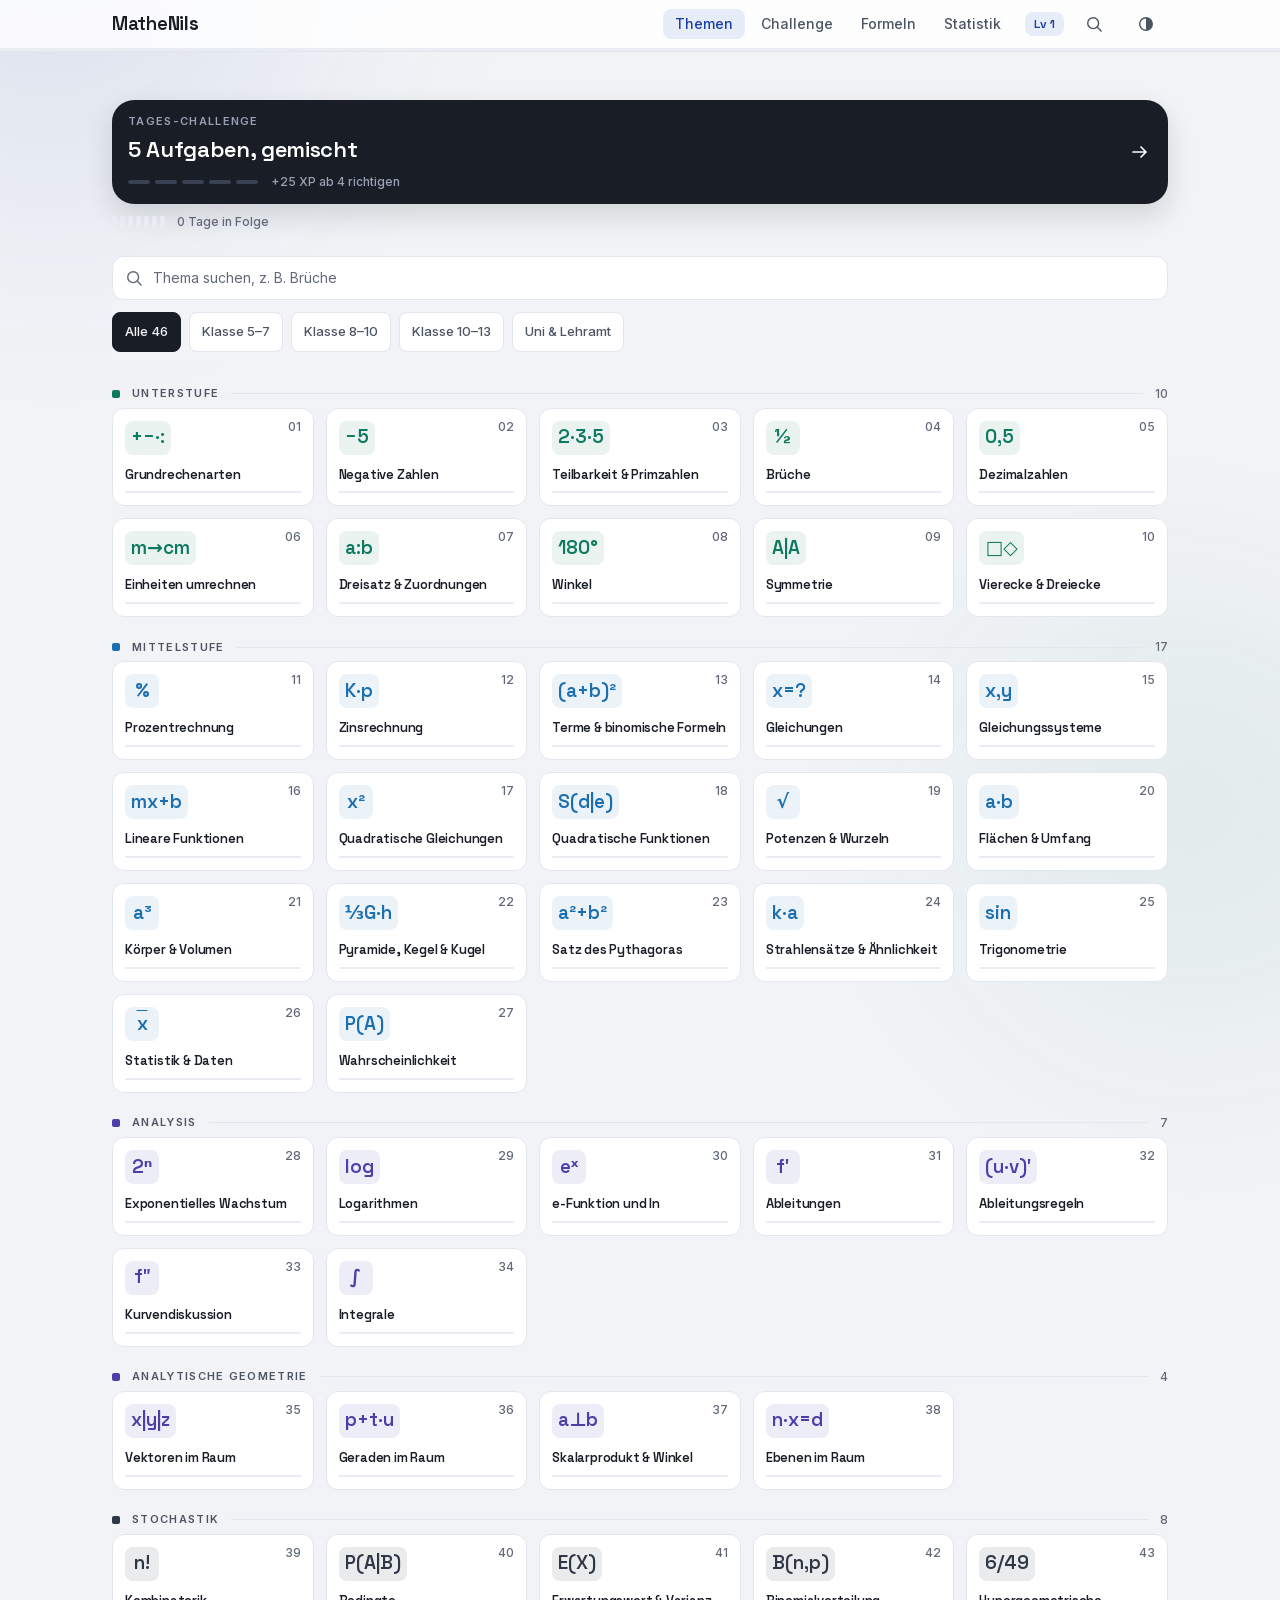
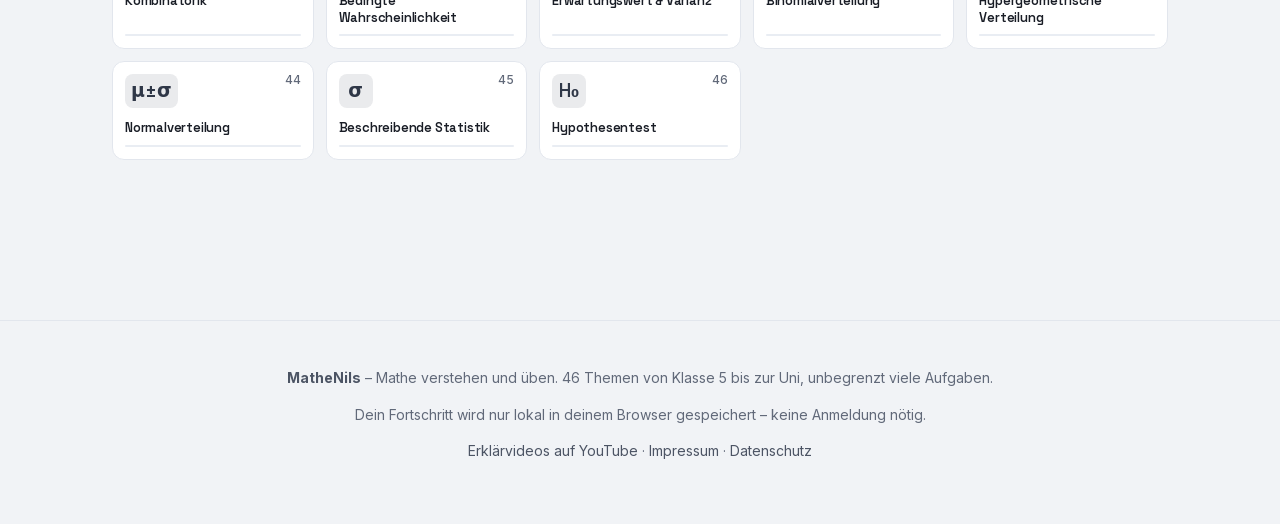
==== commit df07d548: "MatheNils aktualisiert (10.10.2026 15:32)" ====
--- a/index.html
+++ b/index.html
@@ -62,7 +62,7 @@
     <div class="container">
       <p><strong>MatheNils</strong> – Mathe verstehen und üben. <span id="themenZahl">46</span>&nbsp;Themen von Klasse 5 bis zur Uni, unbegrenzt viele Aufgaben.</p>
       <p class="footer-note">Dein Fortschritt wird nur lokal in deinem Browser gespeichert – keine Anmeldung nötig.</p>
-      <p class="footer-links"><a href="impressum.html">Impressum</a> · <a href="datenschutz.html">Datenschutz</a></p>
+      <p class="footer-links"><a href="https://www.youtube.com/@MatheNils" rel="noopener">Erklärvideos auf YouTube</a> · <a href="impressum.html">Impressum</a> · <a href="datenschutz.html">Datenschutz</a></p>
     </div>
   </footer>
 
